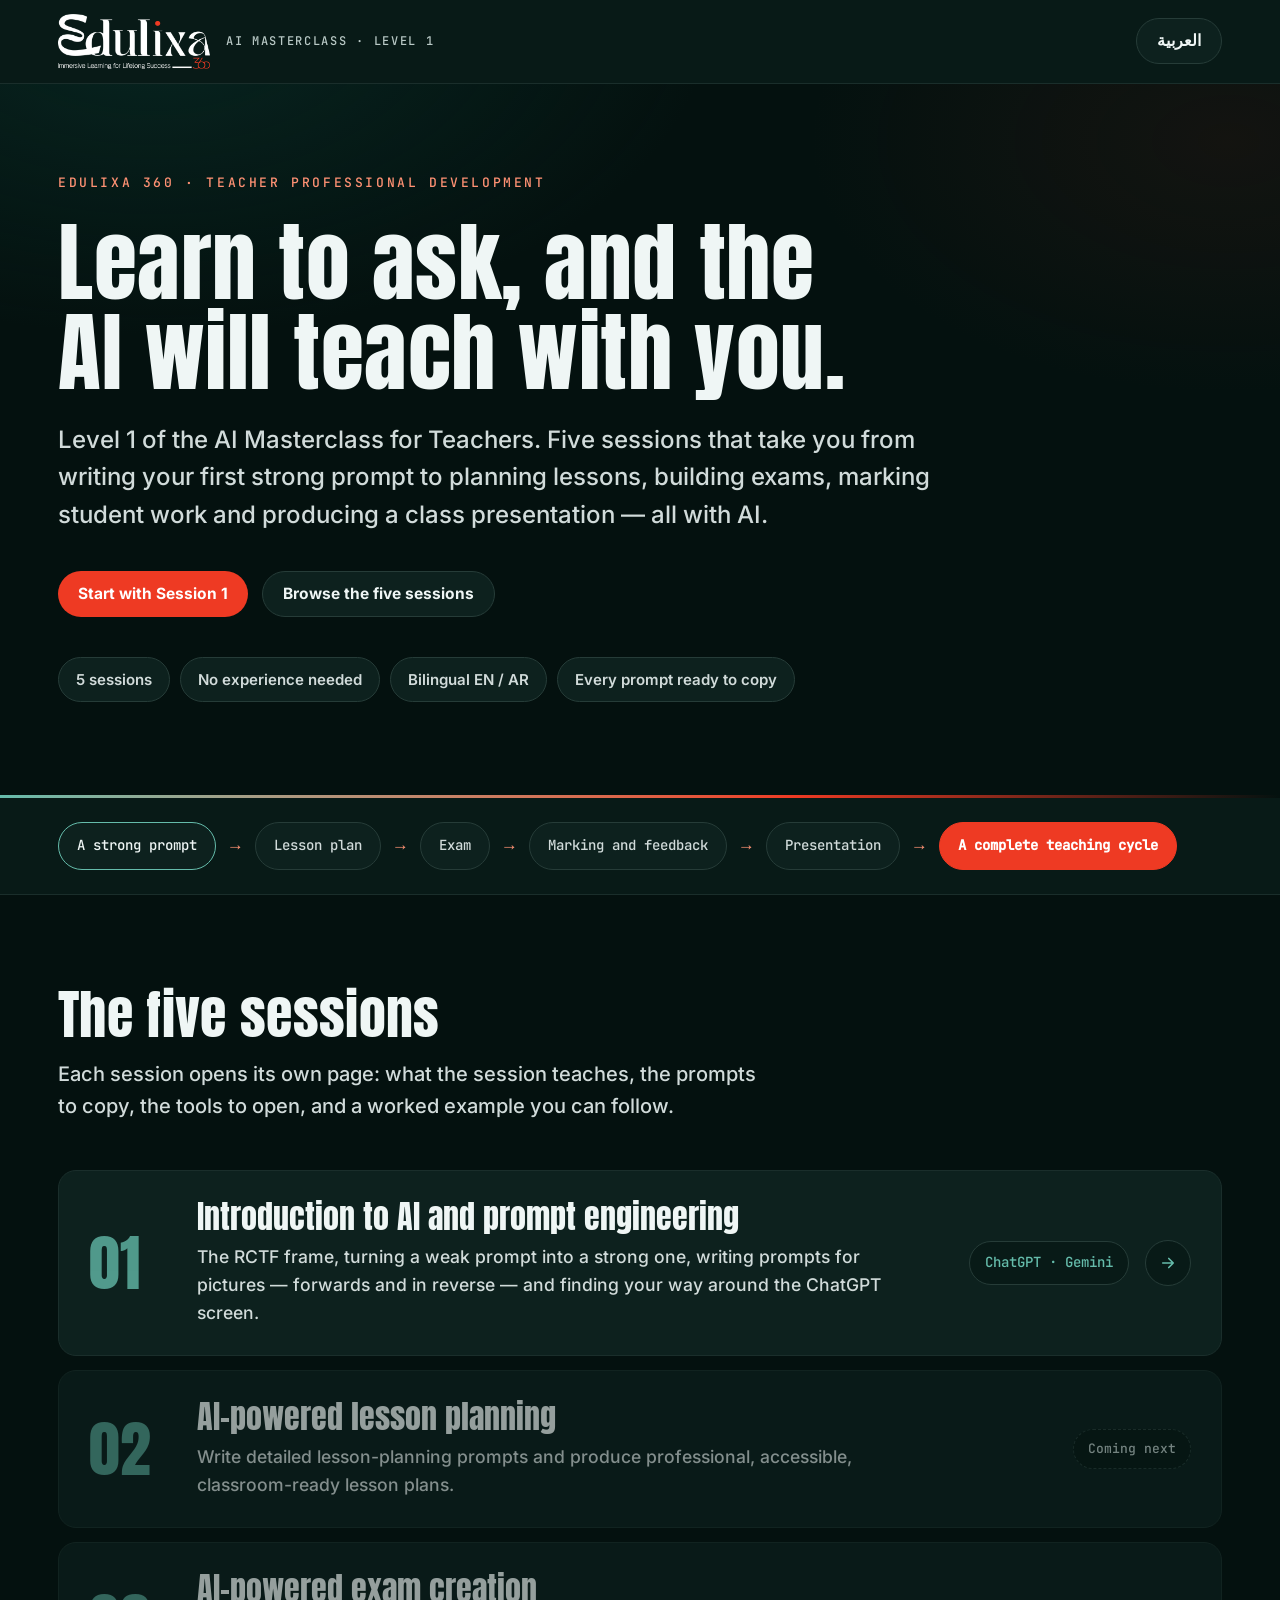
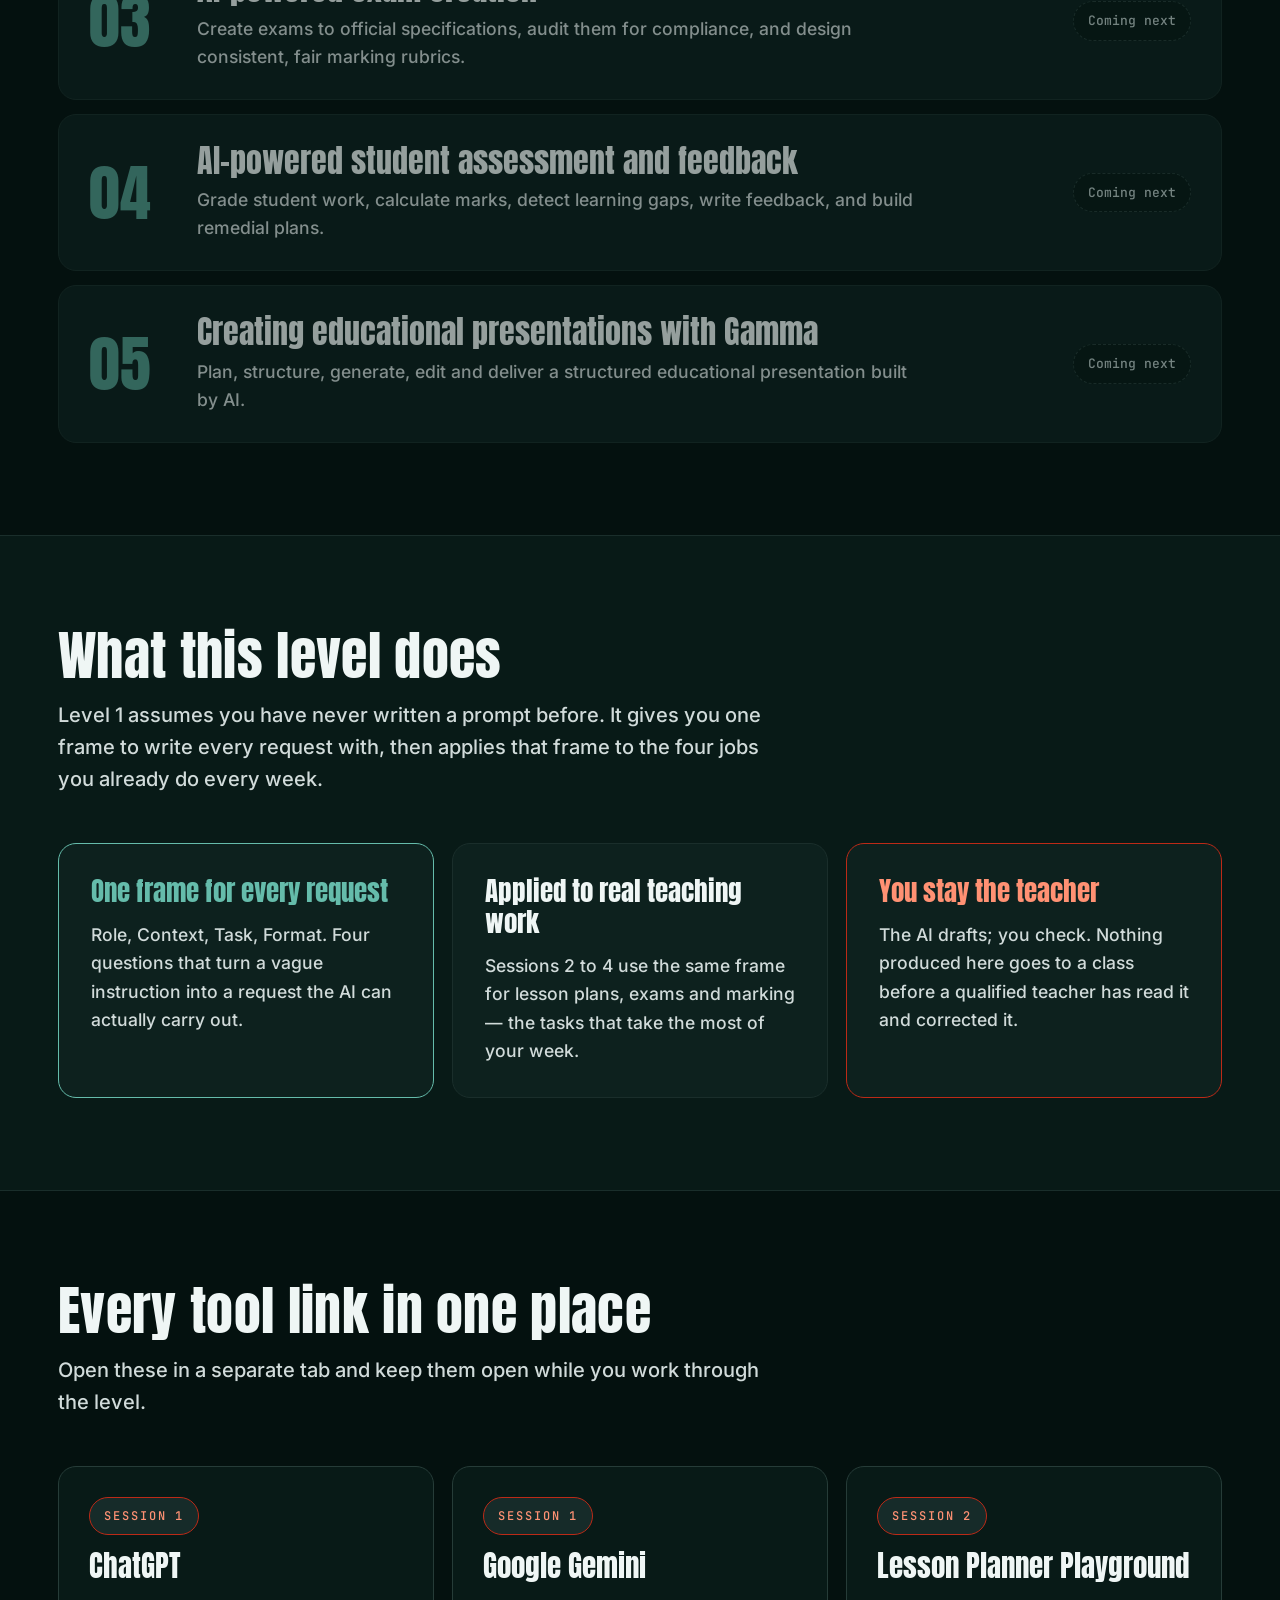
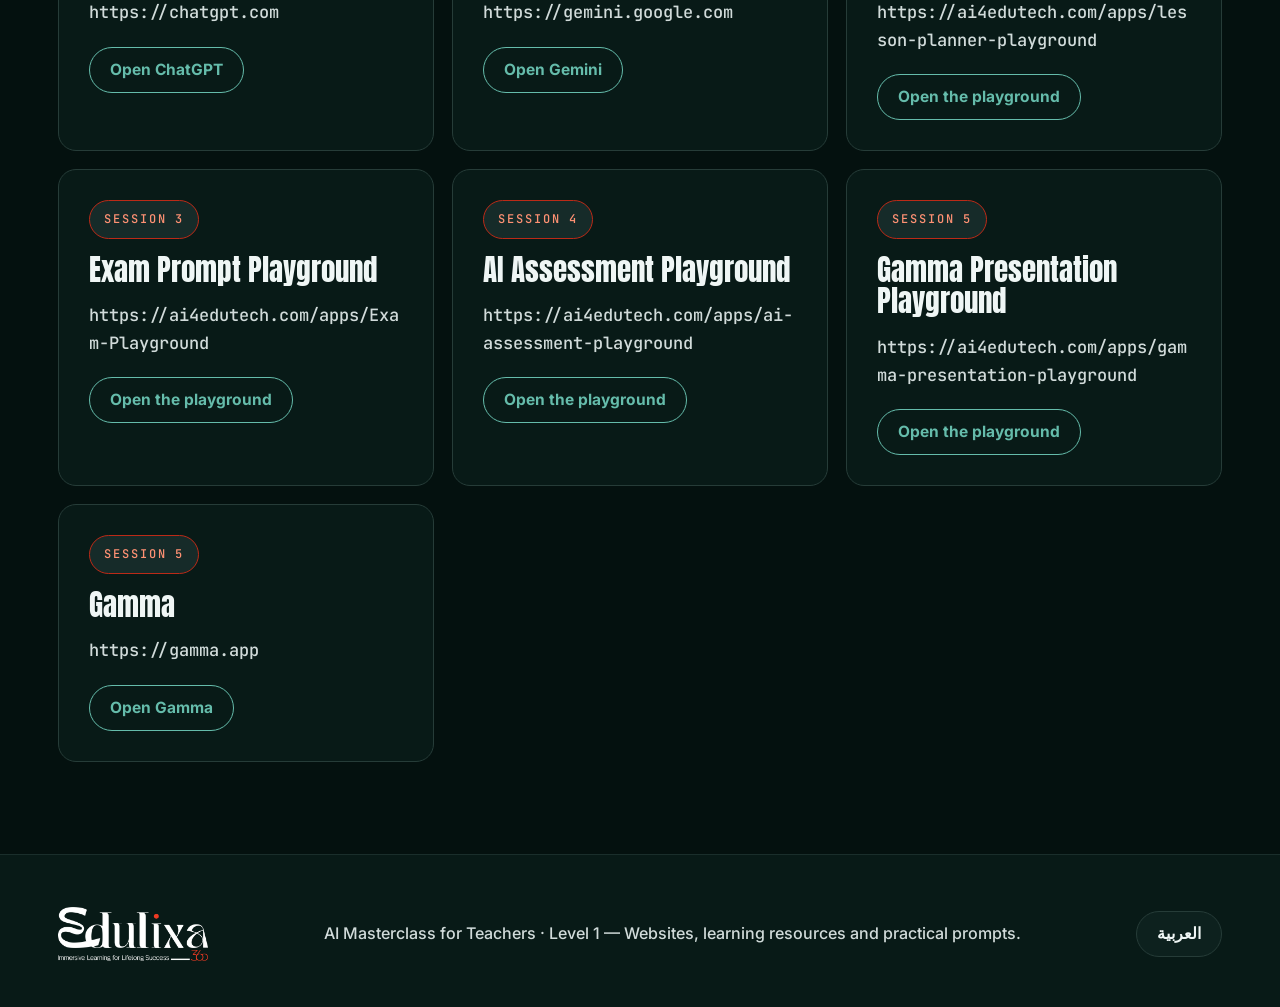
==== index.html @ e00e9421 "Publish Level 1 AI for Teachers course" ====
<!doctype html>
<html lang="en" dir="ltr">
<head>
<meta charset="utf-8">
<meta name="viewport" content="width=device-width,initial-scale=1">
<title data-en="AI Masterclass for Teachers · Level 1 — Edulixa 360" data-ar="الماستر كلاس للمعلمين بالذكاء الاصطناعي · المستوى الأول — Edulixa 360">AI Masterclass for Teachers · Level 1 — Edulixa 360</title>
<meta name="description" content="Level 1 of the Edulixa 360 AI Masterclass for Teachers: prompt engineering, lesson planning, exams, assessment and presentations.">
<link rel="stylesheet" href="assets/edulixa.css">
</head>
<body>

<a class="skip" href="#main" data-en="Skip to content" data-ar="تخطَّ إلى المحتوى">Skip to content</a>

<!-- ============ TOP BAR ============ -->
<header class="topbar">
  <div class="topbar-in">
    <div class="brand">
      <img src="assets/logo-reversed.png" alt="Edulixa 360">
      <span class="brand-tag" data-en="AI Masterclass · Level 1" data-ar="الماستر كلاس · المستوى الأول">AI Masterclass · Level 1</span>
    </div>
    <div class="topbar-actions">
      <button class="btn btn-ghost" data-lang-toggle type="button" lang="ar">العربية</button>
    </div>
  </div>
</header>

<!-- ============ HERO ============ -->
<div class="hero">
  <div class="wrap">
    <p class="eyebrow" data-en="Edulixa 360 · Teacher Professional Development" data-ar="Edulixa 360 · التطوير المهني للمعلمين">Edulixa 360 · Teacher Professional Development</p>
    <h1 class="display" data-en="Learn to ask, and the AI will teach with you." data-ar="تعلَّم كيف تسأل، يعمل الذكاء الاصطناعي معك في التدريس.">Learn to ask, and the AI will teach with you.</h1>
    <p class="lede" data-en="Level 1 of the AI Masterclass for Teachers. Five sessions that take you from writing your first strong prompt to planning lessons, building exams, marking student work and producing a class presentation — all with AI." data-ar="المستوى الأول من الماستر كلاس للمعلمين بالذكاء الاصطناعي. خمس محاضرات تنتقل بك من كتابة أول أمر قوي إلى تخطيط الدروس، وبناء الاختبارات، وتصحيح أعمال الطلاب، وإنتاج عرض تقديمي للفصل — بالذكاء الاصطناعي.">Level 1 of the AI Masterclass for Teachers. Five sessions that take you from writing your first strong prompt to planning lessons, building exams, marking student work and producing a class presentation — all with AI.</p>

    <div class="hero-actions">
      <a class="btn btn-accent" href="session1.html" data-en="Start with Session 1" data-ar="ابدأ بالمحاضرة الأولى">Start with Session 1</a>
      <a class="btn btn-ghost" href="#sessions" data-en="Browse the five sessions" data-ar="تصفَّح المحاضرات الخمس">Browse the five sessions</a>
    </div>

    <div class="hero-meta">
      <span class="chip" data-en="5 sessions" data-ar="‎5 محاضرات">5 sessions</span>
      <span class="chip" data-en="No experience needed" data-ar="لا تحتاج خبرة سابقة">No experience needed</span>
      <span class="chip" data-en="Bilingual EN / AR" data-ar="ثنائي اللغة إنجليزي / عربي">Bilingual EN / AR</span>
      <span class="chip" data-en="Every prompt ready to copy" data-ar="كل أمر جاهز للنسخ">Every prompt ready to copy</span>
    </div>
  </div>
</div>

<!-- ============ PIPELINE ============ -->
<div class="pipeline" aria-labelledby="pipe-h">
  <div class="pipeline-in">
    <span class="step is-start" id="pipe-h" data-en="A strong prompt" data-ar="أمر قوي">A strong prompt</span>
    <span class="step-arrow" aria-hidden="true">→</span>
    <span class="step" data-en="Lesson plan" data-ar="خطة درس">Lesson plan</span>
    <span class="step-arrow" aria-hidden="true">→</span>
    <span class="step" data-en="Exam" data-ar="اختبار">Exam</span>
    <span class="step-arrow" aria-hidden="true">→</span>
    <span class="step" data-en="Marking and feedback" data-ar="تصحيح وتغذية راجعة">Marking and feedback</span>
    <span class="step-arrow" aria-hidden="true">→</span>
    <span class="step" data-en="Presentation" data-ar="عرض تقديمي">Presentation</span>
    <span class="step-arrow" aria-hidden="true">→</span>
    <span class="step is-end" data-en="A complete teaching cycle" data-ar="دورة تدريس كاملة">A complete teaching cycle</span>
  </div>
</div>

<main id="main">

<!-- ============ SESSIONS ============ -->
<section class="sec" id="sessions">
  <div class="wrap">
    <div class="sec-head">
      <h2 class="display" data-en="The five sessions" data-ar="المحاضرات الخمس">The five sessions</h2>
      <p data-en="Each session opens its own page: what the session teaches, the prompts to copy, the tools to open, and a worked example you can follow." data-ar="كل محاضرة تفتح صفحتها الخاصة: ماذا تعلِّم المحاضرة، والأوامر الجاهزة للنسخ، والأدوات التي تفتحها، ومثال عملي تتابعه خطوة بخطوة.">Each session opens its own page: what the session teaches, the prompts to copy, the tools to open, and a worked example you can follow.</p>
    </div>

    <div class="sessions">

      <a class="srow" href="session1.html">
        <span class="srow-n" aria-hidden="true">01</span>
        <span class="srow-main">
          <h3 data-en="Introduction to AI and prompt engineering" data-ar="مقدمة في الذكاء الاصطناعي وهندسة الأوامر">Introduction to AI and prompt engineering</h3>
          <p data-en="The RCTF frame, turning a weak prompt into a strong one, writing prompts for pictures — forwards and in reverse — and finding your way around the ChatGPT screen." data-ar="إطار RCTF، وتحويل الأمر الضعيف إلى أمر قوي، وكتابة أوامر للصور — بالاتجاهين — والتعرف على شاشة ChatGPT.">The RCTF frame, turning a weak prompt into a strong one, writing prompts for pictures — forwards and in reverse — and finding your way around the ChatGPT screen.</p>
        </span>
        <span class="srow-side">
          <span class="tool-chip">ChatGPT · Gemini</span>
          <span class="srow-go" aria-hidden="true"><svg width="18" height="18" viewBox="0 0 24 24" fill="none" stroke="currentColor" stroke-width="2.2" stroke-linecap="round" stroke-linejoin="round"><path d="M5 12h14M13 6l6 6-6 6"/></svg></span>
        </span>
      </a>

      <div class="srow is-soon">
        <span class="srow-n" aria-hidden="true">02</span>
        <span class="srow-main">
          <h3 data-en="AI-powered lesson planning" data-ar="تخطيط الدروس باستخدام الذكاء الاصطناعي">AI-powered lesson planning</h3>
          <p data-en="Write detailed lesson-planning prompts and produce professional, accessible, classroom-ready lesson plans." data-ar="اكتب أوامر تفصيلية لتخطيط الدروس، وأنتج خطط دروس احترافية ومتاحة وجاهزة للتنفيذ داخل الفصل.">Write detailed lesson-planning prompts and produce professional, accessible, classroom-ready lesson plans.</p>
        </span>
        <span class="srow-side">
          <span class="soon-chip" data-en="Coming next" data-ar="قريبًا">Coming next</span>
        </span>
      </div>

      <div class="srow is-soon">
        <span class="srow-n" aria-hidden="true">03</span>
        <span class="srow-main">
          <h3 data-en="AI-powered exam creation" data-ar="إنشاء الاختبارات باستخدام الذكاء الاصطناعي">AI-powered exam creation</h3>
          <p data-en="Create exams to official specifications, audit them for compliance, and design consistent, fair marking rubrics." data-ar="أنشئ اختبارات وفق المواصفات الرسمية، ودقِّق توافقها معها، وصمِّم معايير تقييم ثابتة وعادلة.">Create exams to official specifications, audit them for compliance, and design consistent, fair marking rubrics.</p>
        </span>
        <span class="srow-side">
          <span class="soon-chip" data-en="Coming next" data-ar="قريبًا">Coming next</span>
        </span>
      </div>

      <div class="srow is-soon">
        <span class="srow-n" aria-hidden="true">04</span>
        <span class="srow-main">
          <h3 data-en="AI-powered student assessment and feedback" data-ar="تقييم أعمال الطلاب والتغذية الراجعة">AI-powered student assessment and feedback</h3>
          <p data-en="Grade student work, calculate marks, detect learning gaps, write feedback, and build remedial plans." data-ar="صحِّح أعمال الطلاب، واحسب الدرجات، واكتشف فجوات التعلم، واكتب التغذية الراجعة، وضع الخطط العلاجية.">Grade student work, calculate marks, detect learning gaps, write feedback, and build remedial plans.</p>
        </span>
        <span class="srow-side">
          <span class="soon-chip" data-en="Coming next" data-ar="قريبًا">Coming next</span>
        </span>
      </div>

      <div class="srow is-soon">
        <span class="srow-n" aria-hidden="true">05</span>
        <span class="srow-main">
          <h3 data-en="Creating educational presentations with Gamma" data-ar="إنشاء العروض التعليمية باستخدام Gamma">Creating educational presentations with Gamma</h3>
          <p data-en="Plan, structure, generate, edit and deliver a structured educational presentation built by AI." data-ar="خطِّط العرض التعليمي ونظِّمه وأنشئه وعدِّله وقدِّمه، مبنيًا بالذكاء الاصطناعي.">Plan, structure, generate, edit and deliver a structured educational presentation built by AI.</p>
        </span>
        <span class="srow-side">
          <span class="soon-chip" data-en="Coming next" data-ar="قريبًا">Coming next</span>
        </span>
      </div>

    </div>
  </div>
</section>

<!-- ============ WHAT LEVEL 1 IS ============ -->
<section class="sec sec-alt">
  <div class="wrap">
    <div class="sec-head">
      <h2 class="display" data-en="What this level does" data-ar="ماذا يفعل هذا المستوى">What this level does</h2>
      <p data-en="Level 1 assumes you have never written a prompt before. It gives you one frame to write every request with, then applies that frame to the four jobs you already do every week." data-ar="يفترض المستوى الأول أنك لم تكتب أمرًا من قبل. يعطيك إطارًا واحدًا تكتب به كل طلباتك، ثم يطبِّق هذا الإطار على أربع مهام تؤديها بالفعل كل أسبوع.">Level 1 assumes you have never written a prompt before. It gives you one frame to write every request with, then applies that frame to the four jobs you already do every week.</p>
    </div>

    <div class="grid g3">
      <div class="card card-brand">
        <h3 data-en="One frame for every request" data-ar="إطار واحد لكل طلب">One frame for every request</h3>
        <p data-en="Role, Context, Task, Format. Four questions that turn a vague instruction into a request the AI can actually carry out." data-ar="الدور، والسياق، والمهمة، والتنسيق. أربعة أسئلة تحوِّل التعليمة الغامضة إلى طلب يستطيع الذكاء الاصطناعي تنفيذه فعلًا.">Role, Context, Task, Format. Four questions that turn a vague instruction into a request the AI can actually carry out.</p>
      </div>
      <div class="card">
        <h3 data-en="Applied to real teaching work" data-ar="مطبَّق على عمل تدريسي حقيقي">Applied to real teaching work</h3>
        <p data-en="Sessions 2 to 4 use the same frame for lesson plans, exams and marking — the tasks that take the most of your week." data-ar="تستخدم المحاضرات من الثانية إلى الرابعة الإطار نفسه لخطط الدروس والاختبارات والتصحيح — وهي المهام التي تستهلك أكبر جزء من أسبوعك.">Sessions 2 to 4 use the same frame for lesson plans, exams and marking — the tasks that take the most of your week.</p>
      </div>
      <div class="card card-accent">
        <h3 data-en="You stay the teacher" data-ar="تبقى أنت المعلم">You stay the teacher</h3>
        <p data-en="The AI drafts; you check. Nothing produced here goes to a class before a qualified teacher has read it and corrected it." data-ar="الذكاء الاصطناعي يكتب المسودة، وأنت تراجع. لا شيء ينتج هنا يذهب إلى الفصل قبل أن يقرأه معلم مؤهل ويصححه.">The AI drafts; you check. Nothing produced here goes to a class before a qualified teacher has read it and corrected it.</p>
      </div>
    </div>
  </div>
</section>

<!-- ============ TOOL LINKS ============ -->
<section class="sec" id="tools">
  <div class="wrap">
    <div class="sec-head">
      <h2 class="display" data-en="Every tool link in one place" data-ar="كل روابط الأدوات في مكان واحد">Every tool link in one place</h2>
      <p data-en="Open these in a separate tab and keep them open while you work through the level." data-ar="افتح هذه الروابط في تبويب منفصل واتركها مفتوحة أثناء عملك في هذا المستوى.">Open these in a separate tab and keep them open while you work through the level.</p>
    </div>

    <div class="apps">
      <div class="app">
        <span class="app-badge is-ext" data-en="Session 1" data-ar="المحاضرة 1">Session 1</span>
        <h3>ChatGPT</h3>
        <p class="app-url">https://chatgpt.com</p>
        <a class="btn btn-outline" href="https://chatgpt.com" target="_blank" rel="noopener" data-en="Open ChatGPT" data-ar="افتح ChatGPT">Open ChatGPT</a>
      </div>
      <div class="app">
        <span class="app-badge is-ext" data-en="Session 1" data-ar="المحاضرة 1">Session 1</span>
        <h3>Google Gemini</h3>
        <p class="app-url">https://gemini.google.com</p>
        <a class="btn btn-outline" href="https://gemini.google.com" target="_blank" rel="noopener" data-en="Open Gemini" data-ar="افتح Gemini">Open Gemini</a>
      </div>
      <div class="app">
        <span class="app-badge is-ext" data-en="Session 2" data-ar="المحاضرة 2">Session 2</span>
        <h3 data-en="Lesson Planner Playground" data-ar="ساحة تدريب تخطيط الدروس">Lesson Planner Playground</h3>
        <p class="app-url">https://ai4edutech.com/apps/lesson-planner-playground</p>
        <a class="btn btn-outline" href="https://ai4edutech.com/apps/lesson-planner-playground" target="_blank" rel="noopener" data-en="Open the playground" data-ar="افتح ساحة التدريب">Open the playground</a>
      </div>
      <div class="app">
        <span class="app-badge is-ext" data-en="Session 3" data-ar="المحاضرة 3">Session 3</span>
        <h3 data-en="Exam Prompt Playground" data-ar="ساحة تدريب أوامر الاختبارات">Exam Prompt Playground</h3>
        <p class="app-url">https://ai4edutech.com/apps/Exam-Playground</p>
        <a class="btn btn-outline" href="https://ai4edutech.com/apps/Exam-Playground" target="_blank" rel="noopener" data-en="Open the playground" data-ar="افتح ساحة التدريب">Open the playground</a>
      </div>
      <div class="app">
        <span class="app-badge is-ext" data-en="Session 4" data-ar="المحاضرة 4">Session 4</span>
        <h3 data-en="AI Assessment Playground" data-ar="ساحة تدريب التقييم بالذكاء الاصطناعي">AI Assessment Playground</h3>
        <p class="app-url">https://ai4edutech.com/apps/ai-assessment-playground</p>
        <a class="btn btn-outline" href="https://ai4edutech.com/apps/ai-assessment-playground" target="_blank" rel="noopener" data-en="Open the playground" data-ar="افتح ساحة التدريب">Open the playground</a>
      </div>
      <div class="app">
        <span class="app-badge is-ext" data-en="Session 5" data-ar="المحاضرة 5">Session 5</span>
        <h3 data-en="Gamma Presentation Playground" data-ar="ساحة تدريب عروض Gamma">Gamma Presentation Playground</h3>
        <p class="app-url">https://ai4edutech.com/apps/gamma-presentation-playground</p>
        <a class="btn btn-outline" href="https://ai4edutech.com/apps/gamma-presentation-playground" target="_blank" rel="noopener" data-en="Open the playground" data-ar="افتح ساحة التدريب">Open the playground</a>
      </div>
      <div class="app">
        <span class="app-badge is-ext" data-en="Session 5" data-ar="المحاضرة 5">Session 5</span>
        <h3>Gamma</h3>
        <p class="app-url">https://gamma.app</p>
        <a class="btn btn-outline" href="https://gamma.app" target="_blank" rel="noopener" data-en="Open Gamma" data-ar="افتح Gamma">Open Gamma</a>
      </div>
    </div>
  </div>
</section>

</main>

<!-- ============ FOOTER ============ -->
<footer class="foot">
  <div class="foot-in">
    <img src="assets/logo-reversed.png" alt="Edulixa 360">
    <p data-en="AI Masterclass for Teachers · Level 1 — Websites, learning resources and practical prompts." data-ar="الماستر كلاس للمعلمين بالذكاء الاصطناعي · المستوى الأول — المواقع والموارد التعليمية والبرومبتات العملية.">AI Masterclass for Teachers · Level 1 — Websites, learning resources and practical prompts.</p>
    <button class="btn btn-ghost" data-lang-toggle type="button" lang="ar">العربية</button>
  </div>
</footer>

<script src="assets/edulixa.js"></script>
</body>
</html>
---- assets/edulixa.css ----
/* ============================================================
   Edulixa 360 — AI Masterclass for Teachers · Level 1
   Dark system, matched to the Edulixa NotebookLM Prompt Console.
   Tokens only — no hard-coded colour below :root.
   ============================================================ */

/* ---------- Self-hosted fonts (offline, no CDN) ---------- */
@font-face{font-family:Anton;src:url(fonts/anton-latin-400-normal.woff2) format('woff2');font-weight:400;font-display:swap}
@font-face{font-family:Inter;src:url(fonts/inter-latin-400-normal.woff2) format('woff2');font-weight:400;font-display:swap}
@font-face{font-family:Inter;src:url(fonts/inter-latin-500-normal.woff2) format('woff2');font-weight:500;font-display:swap}
@font-face{font-family:Inter;src:url(fonts/inter-latin-600-normal.woff2) format('woff2');font-weight:600;font-display:swap}
@font-face{font-family:Inter;src:url(fonts/inter-latin-700-normal.woff2) format('woff2');font-weight:700;font-display:swap}
@font-face{font-family:Inter;src:url(fonts/inter-latin-800-normal.woff2) format('woff2');font-weight:800;font-display:swap}
@font-face{font-family:'JetBrains Mono';src:url(fonts/jetbrains-mono-latin-400-normal.woff2) format('woff2');font-weight:400;font-display:swap}
@font-face{font-family:'JetBrains Mono';src:url(fonts/jetbrains-mono-latin-500-normal.woff2) format('woff2');font-weight:500;font-display:swap}
@font-face{font-family:Cairo;src:url(fonts/cairo-arabic-400-normal.woff2) format('woff2');font-weight:400;font-display:swap;unicode-range:U+0600-06FF,U+0750-077F,U+FB50-FDFF,U+FE70-FEFF}
@font-face{font-family:Cairo;src:url(fonts/cairo-arabic-600-normal.woff2) format('woff2');font-weight:600;font-display:swap;unicode-range:U+0600-06FF,U+0750-077F,U+FB50-FDFF,U+FE70-FEFF}
@font-face{font-family:Cairo;src:url(fonts/cairo-arabic-700-normal.woff2) format('woff2');font-weight:700;font-display:swap;unicode-range:U+0600-06FF,U+0750-077F,U+FB50-FDFF,U+FE70-FEFF}
@font-face{font-family:Cairo;src:url(fonts/cairo-latin-400-normal.woff2) format('woff2');font-weight:400;font-display:swap}
@font-face{font-family:Cairo;src:url(fonts/cairo-latin-600-normal.woff2) format('woff2');font-weight:600;font-display:swap}
@font-face{font-family:Cairo;src:url(fonts/cairo-latin-700-normal.woff2) format('woff2');font-weight:700;font-display:swap}

:root{
  /* Palette — identical tokens to the Prompt Console */
  --logo-teal:#0F695D; --logo-orange:#EE3A23;
  --brand:#0F695D;
  --brand-lift:oklch(0.735 0.088 180);
  --bg:oklch(0.165 0.020 185);
  --bg-2:oklch(0.200 0.024 185);
  --surface:oklch(0.230 0.026 185);
  --surface-2:oklch(0.272 0.028 185);
  --line:oklch(0.335 0.028 185);
  --line-soft:oklch(0.283 0.026 185);
  --ink:oklch(0.968 0.008 185);
  --ink-2:oklch(0.884 0.012 185);
  --muted:oklch(0.822 0.018 185);
  --accent:#EE3A23;
  --accent-text:oklch(0.790 0.160 34);
  --accent-dim:oklch(0.520 0.185 31);
  --on-accent:oklch(0.170 0.032 185);
  --signal:oklch(0.790 0.140 168);

  --sans:Inter,-apple-system,BlinkMacSystemFont,"Segoe UI",Roboto,Helvetica,Arial,sans-serif;
  --display:Anton,Impact,"Arial Narrow",sans-serif;
  --mono:"JetBrains Mono",ui-monospace,SFMono-Regular,Menlo,Consolas,monospace;
  --ar:Cairo,"Segoe UI",Tahoma,system-ui,sans-serif;

  --r-sm:8px; --r:12px; --r-md:14px; --r-lg:18px; --r-pill:999px;
  --ease:cubic-bezier(0.4,0,0.2,1);
  --out:cubic-bezier(0.22,1,0.36,1);
  --t-fast:160ms; --t:260ms;
  --maxw:1220px;
  --shadow:0 2px 14px rgba(0,0,0,.34);
  --shadow-lift:0 16px 40px rgba(0,0,0,.46);
}

*{box-sizing:border-box}
html{scroll-behavior:smooth; background:var(--bg)}
body{
  margin:0; background:var(--bg); color:var(--ink-2);
  font-family:var(--sans); font-size:18px; font-weight:500; line-height:1.68;
  -webkit-font-smoothing:antialiased; text-rendering:optimizeLegibility;
}
html[dir="rtl"] body{font-family:var(--ar); font-size:19px; line-height:1.95; font-weight:400}
html[dir="rtl"] .display{font-family:var(--ar); font-weight:700; letter-spacing:0}

img{max-width:100%; display:block}
a{color:var(--brand-lift); text-underline-offset:3px}
strong,b{color:var(--ink); font-weight:700}
:focus-visible{outline:3px solid var(--accent); outline-offset:3px; border-radius:6px}
::selection{background:var(--accent); color:#fff}

.wrap{max-width:var(--maxw); margin-inline:auto; padding-inline:28px}

/* Display face — heavy condensed, matched to the console headlines */
.display{
  font-family:var(--display); font-weight:400; line-height:1.02;
  letter-spacing:.006em; color:var(--ink);
}

/* ---------- Skip link ---------- */
.skip{position:absolute; inset-inline-start:-9999px; top:0; z-index:99;
  background:var(--accent); color:#fff; padding:14px 20px; font-weight:700;
  border-radius:0 0 var(--r) 0}
.skip:focus{inset-inline-start:0}

/* ---------- Top bar ---------- */
.topbar{background:var(--bg-2); border-bottom:1px solid var(--line-soft);
  position:sticky; top:0; z-index:40; backdrop-filter:blur(8px)}
.topbar-in{max-width:var(--maxw); margin-inline:auto; padding:14px 28px;
  display:flex; align-items:center; gap:20px; justify-content:space-between}
.brand{display:flex; align-items:center; gap:16px; min-width:0}
.brand img{width:152px}
.brand-tag{font-family:var(--mono); font-size:12px; font-weight:500;
  letter-spacing:.14em; text-transform:uppercase; color:var(--muted); white-space:nowrap}
html[dir="rtl"] .brand-tag{font-family:var(--ar); letter-spacing:0; font-size:14px; font-weight:600}
.topbar-actions{display:flex; align-items:center; gap:10px; flex-wrap:wrap}

/* ---------- Buttons ---------- */
.btn{display:inline-flex; align-items:center; gap:10px; border:0; cursor:pointer;
  font-family:inherit; font-weight:700; font-size:15.5px; padding:12px 20px;
  border-radius:var(--r-pill); text-decoration:none; min-height:46px; line-height:1.2;
  transition:transform var(--t-fast) var(--ease), background var(--t-fast),
             box-shadow var(--t) var(--out), color var(--t-fast)}
.btn:active{transform:translateY(1px) scale(.985)}
.btn-ghost{background:var(--surface); color:var(--ink); border:1px solid var(--line)}
.btn-ghost:hover{background:var(--surface-2); border-color:var(--brand-lift)}
.btn-primary{background:var(--brand-lift); color:var(--on-accent)}
.btn-primary:hover{filter:brightness(1.08); box-shadow:var(--shadow-lift)}
.btn-outline{background:transparent; color:var(--brand-lift); border:1.5px solid var(--brand-lift)}
.btn-outline:hover{background:var(--surface-2); color:var(--ink)}
.btn-accent{background:var(--accent); color:#fff}
.btn-accent:hover{filter:brightness(1.1); box-shadow:0 12px 30px oklch(0.520 0.185 31 / .38)}
.btn .ic{width:18px; height:18px; flex:0 0 auto}
html[dir="rtl"] .btn .flip{transform:scaleX(-1)}

/* ---------- Hero ---------- */
.hero{position:relative; overflow:hidden; padding:88px 0 96px;
  background:
    radial-gradient(900px 520px at 12% -10%, oklch(0.300 0.048 180 / .55), transparent 62%),
    radial-gradient(700px 420px at 96% 8%, oklch(0.330 0.090 31 / .18), transparent 60%),
    var(--bg)}
.hero:after{content:""; position:absolute; bottom:0; inset-inline-start:0;
  width:100%; height:3px;
  background:linear-gradient(90deg,var(--brand-lift),var(--accent) 62%,transparent)}
html[dir="rtl"] .hero:after{background:linear-gradient(270deg,var(--brand-lift),var(--accent) 62%,transparent)}
.hero .wrap{position:relative}

.eyebrow{font-family:var(--mono); font-size:13px; font-weight:500;
  letter-spacing:.2em; text-transform:uppercase; color:var(--accent-text);
  margin:0 0 24px}
html[dir="rtl"] .eyebrow{font-family:var(--ar); letter-spacing:0; font-size:16px; font-weight:700}

.hero h1{margin:0 0 24px; font-size:clamp(46px,7.4vw,88px); max-width:19ch}
.hero .lede{margin:0; max-width:56ch; font-size:clamp(19.5px,2.2vw,24px);
  font-weight:500; color:var(--ink-2); line-height:1.56}
.hero-actions{display:flex; gap:14px; flex-wrap:wrap; margin-top:38px}
.hero-meta{display:flex; gap:10px; flex-wrap:wrap; margin-top:40px}

.chip{display:inline-flex; align-items:center; gap:8px; font-size:15px; font-weight:600;
  padding:9px 17px; border-radius:var(--r-pill);
  background:var(--surface); border:1px solid var(--line); color:var(--ink-2)}

/* ---------- Pipeline strip ---------- */
.pipeline{background:var(--bg-2); border-bottom:1px solid var(--line-soft)}
.pipeline-in{max-width:var(--maxw); margin-inline:auto; padding:24px 28px;
  display:flex; align-items:center; gap:11px; overflow-x:auto; scrollbar-width:thin}
.step{display:inline-flex; align-items:center; white-space:nowrap;
  padding:11px 18px; border-radius:var(--r-pill);
  font-family:var(--mono); font-size:14px; font-weight:500;
  background:var(--surface); color:var(--ink-2); border:1px solid var(--line)}
html[dir="rtl"] .step{font-family:var(--ar); font-weight:600; font-size:15px}
.step.is-start{border-color:var(--brand-lift); color:var(--ink)}
.step.is-end{background:var(--accent); color:#fff; border-color:var(--accent); font-weight:700}
.step-arrow{color:var(--accent-text); font-weight:700; flex:0 0 auto; font-size:17px}
html[dir="rtl"] .step-arrow{transform:scaleX(-1)}

/* ---------- Sections ---------- */
section{scroll-margin-top:76px}
.sec{padding:92px 0}
.sec-alt{background:var(--bg-2); border-block:1px solid var(--line-soft)}
.sec-head{max-width:60ch; margin:0 0 48px}
.sec-head h2{margin:0 0 16px; font-size:clamp(34px,4.6vw,54px)}
.sec-head p{margin:0; color:var(--ink-2); font-size:20px; font-weight:500; line-height:1.6}

/* ---------- Session rows ---------- */
.sessions{display:grid; gap:14px}
.srow{display:grid; grid-template-columns:auto 1fr auto; align-items:center; gap:30px;
  padding:28px 30px; text-decoration:none; color:inherit;
  background:var(--surface); border:1px solid var(--line-soft); border-radius:var(--r-lg);
  position:relative; overflow:hidden;
  transition:border-color var(--t) var(--ease), background var(--t) var(--ease),
             transform var(--t) var(--out), box-shadow var(--t) var(--out)}
.srow:before{content:""; position:absolute; inset-block:0; inset-inline-start:0; width:4px;
  background:var(--accent); opacity:0; transition:opacity var(--t) var(--ease)}
.srow:hover{background:var(--surface-2); border-color:var(--brand-lift);
  transform:translateY(-3px); box-shadow:var(--shadow-lift)}
.srow:hover:before{opacity:1}
.srow-n{font-family:var(--display); font-size:62px; line-height:.9;
  color:var(--brand-lift); opacity:.78; min-width:78px;
  transition:opacity var(--t) var(--ease), color var(--t) var(--ease)}
.srow:hover .srow-n{opacity:1; color:var(--accent-text)}
.srow-main h3{margin:0 0 8px; font-family:var(--display); font-weight:400;
  font-size:clamp(24px,2.6vw,32px); line-height:1.12; color:var(--ink)}
html[dir="rtl"] .srow-main h3{font-family:var(--ar); font-weight:700; line-height:1.4}
.srow-main p{margin:0; color:var(--ink-2); font-size:17.5px; max-width:66ch; font-weight:500; line-height:1.6}
.srow-side{display:flex; align-items:center; gap:16px}
.tool-chip{display:inline-flex; align-items:center; font-family:var(--mono);
  font-size:14px; font-weight:500; padding:9px 15px; border-radius:var(--r-pill);
  background:var(--bg-2); color:var(--brand-lift); border:1px solid var(--line);
  white-space:nowrap}
.srow-go{width:46px; height:46px; border-radius:50%; display:grid; place-items:center;
  background:var(--bg-2); color:var(--brand-lift); border:1px solid var(--line);
  flex:0 0 auto; transition:background var(--t-fast), color var(--t-fast), transform var(--t) var(--out)}
.srow:hover .srow-go{background:var(--accent); color:#fff; border-color:var(--accent);
  transform:translateX(4px)}
html[dir="rtl"] .srow:hover .srow-go{transform:translateX(-4px)}
html[dir="rtl"] .srow-go svg{transform:scaleX(-1)}

/* ---------- Cards ---------- */
.grid{display:grid; gap:18px}
.g2{grid-template-columns:repeat(2,1fr)}
.g3{grid-template-columns:repeat(3,1fr)}
.card{background:var(--surface); border:1px solid var(--line-soft);
  border-radius:var(--r-lg); padding:32px}
.card h3{margin:0 0 14px; font-family:var(--display); font-weight:400;
  font-size:27px; line-height:1.14; color:var(--ink)}
html[dir="rtl"] .card h3{font-family:var(--ar); font-weight:700; line-height:1.45}
.card p{margin:0; color:var(--ink-2); font-size:17.5px; font-weight:500; line-height:1.62}
.card-accent{border-color:var(--accent-dim); background:var(--surface)}
.card-accent h3{color:var(--accent-text)}
.card-brand{border-color:var(--brand-lift)}
.card-brand h3{color:var(--brand-lift)}

/* ---------- Content blocks ---------- */
.split{display:grid; grid-template-columns:308px 1fr; gap:40px; align-items:start}
.rail{position:sticky; top:92px; background:var(--surface);
  border:1px solid var(--line); border-radius:var(--r-lg); padding:30px}
.rail h2{margin:0 0 8px; font-family:var(--display); font-weight:400;
  font-size:30px; color:var(--ink); line-height:1.1}
html[dir="rtl"] .rail h2{font-family:var(--ar); font-weight:700; line-height:1.4}
.rail > p{margin:0 0 22px; color:var(--ink-2); font-size:17px; font-weight:500}
.rail ol{margin:0; padding:0; list-style:none; counter-reset:r}
.rail ol li{counter-increment:r; position:relative; padding-inline-start:40px;
  margin:16px 0; font-size:16.5px; font-weight:600; color:var(--ink-2); line-height:1.45}
.rail ol li:before{content:counter(r,decimal-leading-zero); position:absolute;
  inset-inline-start:0; top:1px; font-family:var(--mono); font-size:13px; font-weight:500;
  color:var(--accent-text)}
.rail .btn{margin-top:24px; width:100%; justify-content:center}

.block{background:var(--surface); border:1px solid var(--line-soft);
  border-radius:var(--r-lg); padding:38px; margin-bottom:18px}
.block > h2{margin:0 0 10px; font-family:var(--display); font-weight:400;
  font-size:clamp(30px,3.6vw,42px); line-height:1.06; color:var(--ink)}
html[dir="rtl"] .block > h2{font-family:var(--ar); font-weight:700; line-height:1.4}
.block > .sub{margin:0 0 28px; color:var(--accent-text); font-size:17px; font-weight:600}
.block p{font-size:18px; color:var(--ink-2); font-weight:500; line-height:1.7}
.block h3{font-family:var(--mono); font-size:14px; font-weight:500; letter-spacing:.16em;
  text-transform:uppercase; color:var(--brand-lift); margin:34px 0 16px;
  padding-bottom:12px; border-bottom:1px solid var(--line-soft)}
html[dir="rtl"] .block h3{font-family:var(--ar); font-weight:700; letter-spacing:0; font-size:19px}
.block h3:first-of-type{margin-top:0}

.ticks{list-style:none; margin:0; padding:0}
.ticks li{position:relative; padding-inline-start:32px; margin:15px 0;
  font-size:18px; color:var(--ink-2); font-weight:500; line-height:1.68}
.ticks li:before{content:""; position:absolute; inset-inline-start:2px; top:.62em;
  width:10px; height:10px; border-radius:2px; background:var(--brand-lift);
  transform:rotate(45deg)}
.ticks.is-do li:before{background:var(--accent)}

.numbered{counter-reset:s; list-style:none; margin:0; padding:0}
.numbered li{counter-increment:s; position:relative; padding-inline-start:56px; margin:24px 0}
.numbered li:before{content:counter(s); position:absolute; inset-inline-start:0; top:-2px;
  width:36px; height:36px; border-radius:10px; display:grid; place-items:center;
  background:var(--bg-2); border:1px solid var(--brand-lift); color:var(--brand-lift);
  font-family:var(--mono); font-size:16px; font-weight:500}
.numbered li b{display:block; font-size:19px; font-weight:700; color:var(--ink);
  margin-bottom:4px; line-height:1.35}
.numbered li span{color:var(--ink-2); font-size:17.5px; font-weight:500; line-height:1.62}

.step-cta{margin:14px 0 0}
/* a button inside a numbered step must not inherit the step's body-text colour */
.numbered li .btn span{color:inherit; font-size:inherit; font-weight:inherit}

/* ---------- Embedded document viewer (worked examples) ---------- */
.viewer{position:relative; margin:22px 0 0; border:1px solid var(--line);
  border-radius:var(--r-lg); background:var(--bg-2); overflow:hidden;
  box-shadow:var(--shadow); aspect-ratio:16/10; min-height:420px}
.viewer iframe{position:absolute; inset:0; width:100%; height:100%; border:0; display:block}
.viewer.is-video{aspect-ratio:16/9; background:#000}
.viewer-actions{display:flex; flex-wrap:wrap; gap:12px; padding-top:18px}
@media (max-width:720px){.viewer{aspect-ratio:4/3; min-height:340px}}

/* ---------- Output chips (the nine NotebookLM outputs) ---------- */
.outputs{list-style:none; margin:16px 0 4px; padding:0; counter-reset:o;
  display:grid; gap:10px; grid-template-columns:repeat(auto-fit,minmax(232px,1fr))}
.outputs li{counter-increment:o; margin:0; position:relative; background:var(--bg-2);
  border:1px solid var(--line-soft); border-radius:var(--r);
  padding:13px 15px; padding-inline-start:48px;
  font-size:16px; font-weight:700; color:var(--ink); line-height:1.35;
  transition:border-color var(--t) var(--ease), transform var(--t) var(--out)}
.outputs li:hover{border-color:var(--brand-lift); transform:translateY(-2px)}
.outputs li:before{content:counter(o); position:absolute; inset-inline-start:13px; top:12px;
  width:24px; height:24px; border-radius:7px; display:grid; place-items:center;
  background:var(--brand-lift); color:var(--on-accent);
  font-family:var(--mono); font-size:12px; font-weight:500}
.outputs li small{display:block; margin-top:4px; font-size:14.5px; font-weight:500;
  color:var(--muted); line-height:1.5}
.outputs.is-quiet{counter-reset:none}
.outputs.is-quiet li{padding-inline-start:15px}
.outputs.is-quiet li:before{display:none}
.outputs li.is-new{border-color:var(--accent-dim); background:var(--surface)}
.outputs li.is-new:before{background:var(--accent); color:var(--on-accent)}
html[dir="rtl"] .outputs li{font-family:var(--ar)}

.callout{border-inline-start:4px solid var(--accent); background:var(--bg-2);
  border-radius:0 var(--r) var(--r) 0; padding:22px 26px; margin:28px 0}
html[dir="rtl"] .callout{border-radius:var(--r) 0 0 var(--r)}
.callout p{margin:0; font-size:18px; color:var(--ink-2); font-weight:500; line-height:1.68}
.callout b{color:var(--accent-text); font-weight:700}

/* ---------- App cards ---------- */
.apps{display:grid; gap:18px; grid-template-columns:repeat(auto-fit,minmax(300px,1fr))}
.app{background:var(--bg-2); border:1px solid var(--line); border-radius:var(--r-lg);
  padding:30px; display:flex; flex-direction:column; gap:16px;
  transition:transform var(--t) var(--out), box-shadow var(--t) var(--out), border-color var(--t)}
.app:hover{transform:translateY(-4px); box-shadow:var(--shadow-lift); border-color:var(--brand-lift)}
.app-badge{display:inline-flex; align-items:center; align-self:flex-start;
  font-family:var(--mono); font-size:12px; font-weight:500; letter-spacing:.16em;
  text-transform:uppercase; padding:8px 14px; border-radius:var(--r-pill);
  background:var(--surface-2); color:var(--brand-lift); border:1px solid var(--line)}
html[dir="rtl"] .app-badge{font-family:var(--ar); letter-spacing:0; font-size:14px; font-weight:700}
.app-badge.is-ext{color:var(--accent-text); border-color:var(--accent-dim)}
.app h3{margin:0; font-family:var(--display); font-weight:400; font-size:29px;
  line-height:1.1; color:var(--ink)}
html[dir="rtl"] .app h3{font-family:var(--ar); font-weight:700; line-height:1.4}
.app p{margin:0; color:var(--ink-2); font-size:17px; flex:1; font-weight:500; line-height:1.62}
.app .btn{align-self:flex-start; margin-top:4px}
.app-url{font-family:var(--mono); font-size:14px; font-weight:400; color:var(--brand-lift);
  word-break:break-all; direction:ltr; text-align:start; flex:none!important}

/* ---------- Prompt box ---------- */
.prompt-tools{display:flex; gap:10px; flex-wrap:wrap; margin-bottom:16px; align-items:center}
.prompt-box{width:100%; min-height:360px; resize:vertical; padding:22px;
  border:1px solid var(--line); border-radius:var(--r); background:var(--bg);
  color:var(--ink-2); font-family:var(--mono); font-size:14.5px; font-weight:400;
  line-height:1.75; direction:ltr; text-align:left}
.prompt-box:focus{border-color:var(--brand-lift); background:var(--bg-2)}
.copied{font-size:15px; font-weight:700; color:var(--signal)}

/* An editable prompt that can highlight its own fields — a <textarea> cannot style
   substrings, so fillable prompts use a contenteditable div instead. */
.prompt-box[contenteditable]{white-space:pre-wrap; overflow:auto; max-height:600px;
  resize:vertical; cursor:text}
.prompt-box[contenteditable]:focus{outline:none}
/* long fields must wrap rather than run off the edge of the box */
.ph{color:var(--accent-text); font-weight:700; background:oklch(0.623 0.219 31 / .18);
  border:1px solid var(--accent-dim); border-radius:4px; padding:0 3px;
  overflow-wrap:break-word}
.ph:focus{outline:2px solid var(--accent); outline-offset:1px}

/* ---------- Hint ---------- */
.hint{margin:0 0 18px; padding:16px 20px; background:var(--surface);
  border-inline-start:4px solid var(--accent); border-radius:0 var(--r) var(--r) 0;
  font-size:17px; line-height:1.7; color:var(--ink-2)}
html[dir="rtl"] .hint{border-radius:var(--r) 0 0 var(--r)}
.hint b{color:var(--accent-text); font-weight:700}
.hint .ph{white-space:normal}

/* ---------- Figures ---------- */
figure{margin:28px 0}
figure img{border:1px solid var(--line); border-radius:var(--r); box-shadow:var(--shadow)}
figcaption{margin-top:12px; font-size:16px; color:var(--ink-2); font-weight:500}

/* ---------- Interface screenshots ---------- */
/* Full-width figures, one per row: a UI screenshot is unreadable in a narrow column. */
.shots{display:grid; gap:22px; margin:22px 0 0; grid-template-columns:1fr}
.shots figure{margin:0; background:var(--bg-2); border:1px solid var(--line);
  border-radius:var(--r-lg); padding:16px}
/* Natural size up to the container width, capped in height so a portrait
   screenshot cannot run off the screen. No stretching, no distortion. */
.shots figure img{display:block; width:auto; max-width:100%; max-height:560px;
  margin-inline:auto; background:var(--bg)}
@media (max-width:720px){.shots figure img{max-height:420px}}
.shots figcaption{margin-top:14px; font-size:15.5px; line-height:1.6}
.shots figcaption b{display:block; color:var(--ink); font-size:16.5px; margin-bottom:4px}
.shot-n{display:inline-grid; place-items:center; width:24px; height:24px; border-radius:7px;
  background:var(--brand-lift); color:var(--on-accent); font-family:var(--mono); font-size:12px;
  font-weight:500; margin-inline-end:8px; vertical-align:2px}

/* ---------- Footer ---------- */
.foot{background:var(--bg-2); border-top:1px solid var(--line-soft); padding:52px 0 46px}
.foot-in{max-width:var(--maxw); margin-inline:auto; padding-inline:28px;
  display:flex; justify-content:space-between; gap:28px; flex-wrap:wrap; align-items:center}
.foot img{width:150px}
.foot p{margin:0; font-size:16px; color:var(--ink-2); font-weight:500}

/* ---------- Back button ---------- */
.backlink{display:inline-flex; align-items:center; gap:11px; text-decoration:none;
  font-family:var(--sans); font-weight:700; font-size:15.5px; line-height:1.2;
  padding:12px 22px 12px 16px; border-radius:var(--r-pill);
  background:var(--surface); border:1px solid var(--line); color:var(--ink);
  margin:0 0 30px; min-height:46px;
  transition:border-color var(--t-fast) var(--ease), background var(--t-fast),
             transform var(--t) var(--out), box-shadow var(--t) var(--out)}
html[dir="rtl"] .backlink{font-family:var(--ar); padding:12px 16px 12px 22px}
.backlink:hover{background:var(--surface-2); border-color:var(--brand-lift);
  transform:translateX(-4px); box-shadow:var(--shadow)}
html[dir="rtl"] .backlink:hover{transform:translateX(4px)}
.backlink:active{transform:translateY(1px) scale(.985)}
.backlink svg{width:19px; height:19px; flex:0 0 auto; color:var(--accent-text)}
html[dir="rtl"] .backlink svg{transform:scaleX(-1)}

/* Sticky back button, mobile only — always reachable */
.backdock{display:none}
@media (max-width:720px){
  .backdock{display:block; position:fixed; inset-inline-start:14px; bottom:14px; z-index:60}
  .backdock .backlink{margin:0; box-shadow:var(--shadow-lift); background:var(--bg-2)}
}

/* ---------- Pager ---------- */
.pager{display:flex; justify-content:space-between; gap:14px; flex-wrap:wrap; padding:36px 0 0}

/* ---------- Responsive ---------- */
@media (max-width:960px){
  .split{grid-template-columns:1fr}
  .rail{position:static}
  .g2,.g3{grid-template-columns:1fr}
}
@media (max-width:720px){
  body{font-size:17px}
  .wrap{padding-inline:20px}
  .srow{grid-template-columns:auto 1fr; gap:18px; padding:24px 20px}
  .srow-n{font-size:42px; min-width:52px}
  .srow-side{grid-column:1/-1; justify-content:space-between}
  .hero{padding:56px 0 64px}
  .sec{padding:60px 0}
  .block{padding:26px}
  .card{padding:26px}
  .brand img{width:126px}
  .brand-tag{display:none}
  .topbar{position:static}
}

@media (prefers-reduced-motion:reduce){
  *{animation:none!important; transition:none!important; scroll-behavior:auto!important}
}

@media print{
  html,body{background:#fff; color:#000}
  .topbar-actions,.hero-actions,.pager,.srow-go{display:none}
  .hero,.foot,.sec-alt,.card,.block,.srow,.app{background:#fff!important; border-color:#ccc!important}
  .display,h1,h2,h3,p,li,b{color:#000!important}
}

/* ============================================================
   Level 1 additions — bilingual tables, Arabic prompt boxes,
   paired figures. Tokens only, no new colour values.
   ============================================================ */

.tbl-wrap{overflow-x:auto; margin:20px 0 4px}
.tbl{width:100%; border-collapse:collapse; font-size:16.5px;
  background:var(--bg-2); border:1px solid var(--line); border-radius:var(--r);
  overflow:hidden}
.tbl th,.tbl td{padding:14px 16px; border-bottom:1px solid var(--line-soft);
  text-align:start; vertical-align:top; line-height:1.62}
.tbl thead th{background:var(--surface-2); color:var(--ink); font-family:var(--mono);
  font-size:13.5px; font-weight:500; letter-spacing:.12em; text-transform:uppercase;
  white-space:nowrap}
html[dir="rtl"] .tbl thead th{font-family:var(--ar); letter-spacing:0; font-size:16px; font-weight:700}
.tbl tbody tr:last-child td{border-bottom:0}
.tbl tbody tr:hover{background:var(--surface)}
.tbl td.k{font-family:var(--display); font-size:30px; line-height:1; width:62px;
  text-align:center; color:var(--accent-text)}
.tbl td.en{direction:ltr; text-align:left; font-family:var(--sans)}
.tbl td.ar{direction:rtl; text-align:right; font-family:var(--ar)}
.tbl td b{color:var(--ink)}

/* ---------- Prompt labels ---------- */
.prompt-label{display:flex; align-items:center; gap:10px; flex-wrap:wrap;
  margin:30px 0 10px; font-family:var(--mono); font-size:13px; font-weight:500;
  letter-spacing:.14em; text-transform:uppercase; color:var(--brand-lift)}
html[dir="rtl"] .prompt-label{font-family:var(--ar); letter-spacing:0; font-size:17px; font-weight:700}
.prompt-label.is-weak{color:var(--accent-text)}
.prompt-label:first-child{margin-top:0}

/* ---------- Arabic prompt boxes ---------- */
.prompt-box.is-ar{direction:rtl; text-align:right; font-family:var(--ar);
  font-size:16px; line-height:1.95}
.prompt-box.is-short{min-height:130px}
.prompt-box.is-mid{min-height:260px}
.prompt-box.is-tall{min-height:520px}

/* ---------- Paired figures (source / result) ---------- */
.pairfig{display:grid; gap:18px; margin:22px 0 0;
  grid-template-columns:repeat(auto-fit,minmax(280px,1fr))}
.pairfig figure{margin:0; background:var(--bg-2); border:1px solid var(--line);
  border-radius:var(--r-lg); padding:16px}
.pairfig figure img{width:100%; height:auto; border-radius:var(--r);
  border:1px solid var(--line); background:var(--bg)}
.pairfig figcaption{margin-top:14px; font-size:15.5px; line-height:1.62; color:var(--ink-2)}
.pairfig figcaption b{display:block; color:var(--ink); font-size:16.5px; margin-bottom:4px}

/* ---------- Session row, not yet published ---------- */
.srow.is-soon{opacity:.62; cursor:default}
.srow.is-soon:hover{transform:none; box-shadow:none; border-color:var(--line-soft);
  background:var(--surface)}
.srow.is-soon:hover:before{opacity:0}
.soon-chip{display:inline-flex; align-items:center; font-family:var(--mono);
  font-size:13px; font-weight:500; padding:8px 14px; border-radius:var(--r-pill);
  background:var(--bg-2); color:var(--muted); border:1px dashed var(--line);
  white-space:nowrap}
html[dir="rtl"] .soon-chip{font-family:var(--ar); font-size:14px; font-weight:600}

/* ============================================================
   Level 1 · interactive additions
   1. Rail steps that light up when clicked
   2. The clickable ChatGPT screen replica
   3. The explanation popup
   ============================================================ */

:root{
  --lamp:oklch(0.885 0.170 96);
  --lamp-soft:oklch(0.885 0.170 96 / .16);
  --lamp-line:oklch(0.885 0.170 96 / .55);
}

/* ---------- 1. Rail steps ---------- */
.rail ol li{
  cursor:pointer; border-radius:var(--r-sm);
  padding-block:8px; padding-inline-end:12px;
  margin-inline:-10px; padding-inline-start:50px;
  transition:background var(--t-fast) var(--ease),
             color var(--t-fast) var(--ease),
             box-shadow var(--t) var(--out),
             text-shadow var(--t) var(--out);
}
.rail ol li:before{inset-inline-start:10px; top:9px;
  transition:color var(--t-fast) var(--ease), text-shadow var(--t) var(--out)}
.rail ol li:hover{background:var(--surface-2); color:var(--ink)}
.rail ol li:focus-visible{outline:3px solid var(--accent); outline-offset:2px}

.rail ol li.is-lit{
  background:var(--lamp-soft); color:var(--lamp);
  box-shadow:inset 0 0 0 1px var(--lamp-line), 0 0 22px -4px var(--lamp-soft);
  text-shadow:0 0 14px var(--lamp-soft);
}
.rail ol li.is-lit:before{color:var(--lamp); text-shadow:0 0 12px var(--lamp-soft)}
.rail ol li.is-lit:hover{background:var(--lamp-soft); color:var(--lamp)}

.rail-hint{margin:18px 0 0; font-size:14.5px; line-height:1.5; color:var(--muted)}
html[dir="rtl"] .rail-hint{font-size:15.5px}

@media (prefers-reduced-motion:reduce){
  .rail ol li{transition:none}
}

/* ---------- 2. ChatGPT screen replica ---------- */
.gptui{
  display:grid; grid-template-columns:250px 1fr; gap:0;
  margin:24px 0 6px; border:1px solid var(--line); border-radius:var(--r-lg);
  background:var(--bg-2); overflow:hidden;
  font-family:var(--sans); font-size:14.5px; font-weight:500; line-height:1.4;
}
.gptui-side{background:var(--bg); border-inline-end:1px solid var(--line-soft);
  padding:14px 12px 12px; display:flex; flex-direction:column; gap:2px; min-height:430px}
.gptui-main{padding:22px 20px; display:flex; flex-direction:column; min-height:430px}

.gpt-brand{display:flex; align-items:center; justify-content:space-between;
  padding:6px 10px 14px; color:var(--ink); font-weight:700; font-size:16px}

.gpt-hot{
  appearance:none; -webkit-appearance:none;
  display:flex; align-items:center; gap:10px; width:100%; text-align:start;
  font:inherit; color:var(--ink-2); background:transparent;
  border:1px solid transparent; border-radius:var(--r-sm);
  padding:9px 10px; cursor:pointer; position:relative;
  transition:background var(--t-fast) var(--ease), border-color var(--t-fast) var(--ease),
             color var(--t-fast) var(--ease);
}
.gpt-hot:hover{background:var(--surface); border-color:var(--line-soft); color:var(--ink)}
.gpt-hot:focus-visible{outline:3px solid var(--accent); outline-offset:2px}
.gpt-hot .gi{width:17px; height:17px; flex:none; stroke:currentColor; opacity:.8}
.gpt-hot:after{
  content:"?"; margin-inline-start:auto; width:19px; height:19px; flex:none;
  display:grid; place-items:center; border-radius:50%;
  font-family:var(--mono); font-size:11px; font-weight:500;
  color:var(--brand-lift); border:1px solid var(--line);
  opacity:0; transition:opacity var(--t-fast) var(--ease);
}
.gpt-hot:hover:after,.gpt-hot:focus-visible:after{opacity:1}
.gpt-hot.is-seen{color:var(--ink)}
.gpt-hot.is-seen:before{
  content:""; position:absolute; inset-inline-start:2px; top:50%;
  width:3px; height:16px; margin-top:-8px; border-radius:2px; background:var(--lamp);
}

.gpt-sec{margin:16px 0 4px; padding-inline:10px; font-family:var(--mono);
  font-size:11.5px; letter-spacing:.1em; text-transform:uppercase; color:var(--muted)}
.gpt-foot{margin-top:auto; padding-top:12px; border-top:1px solid var(--line-soft)}

.gpt-tabs{display:flex; gap:6px; align-self:center; padding:4px;
  background:var(--bg); border:1px solid var(--line-soft); border-radius:var(--r-pill)}
.gpt-tabs .gpt-hot{width:auto; padding:7px 20px; border-radius:var(--r-pill); justify-content:center}
.gpt-tabs .gpt-hot:after{display:none}
.gpt-tabs .gpt-hot.is-on{background:var(--surface-2); color:var(--ink); border-color:var(--line)}

.gpt-greet{margin:auto 0; text-align:center; color:var(--muted); font-size:15px}
.gpt-box{border:1px solid var(--line); border-radius:var(--r-md); background:var(--bg);
  padding:12px; display:flex; flex-direction:column; gap:10px}
.gpt-box .gpt-hot.is-field{color:var(--muted); border-color:transparent; padding:8px 6px}
.gpt-bar{display:flex; align-items:center; gap:8px}
.gpt-bar .gpt-hot{width:auto; padding:7px 12px}
.gpt-bar .gpt-hot.is-round{padding:7px; border:1px solid var(--line); border-radius:50%}
.gpt-bar .is-push{margin-inline-start:auto}

.gptui-note{margin:0 0 4px; font-size:15.5px; color:var(--muted)}

@media (max-width:760px){
  .gptui{grid-template-columns:1fr}
  .gptui-side{border-inline-end:0; border-bottom:1px solid var(--line-soft); min-height:0}
  .gptui-main{min-height:0}
}

/* ---------- 3. Explanation popup ---------- */
.pop{border:0; padding:0; background:transparent; max-width:none; max-height:none}
.pop::backdrop{background:oklch(0.135 0.018 185 / .74); backdrop-filter:blur(3px)}
.pop-card{
  width:min(620px,calc(100vw - 40px)); max-height:min(78vh,720px); overflow:auto;
  background:var(--surface); border:1px solid var(--line); border-radius:var(--r-lg);
  box-shadow:var(--shadow-lift); padding:32px 34px 28px; position:relative;
}
.pop-eyebrow{margin:0 0 10px; font-family:var(--mono); font-size:12.5px; font-weight:500;
  letter-spacing:.14em; text-transform:uppercase; color:var(--brand-lift)}
html[dir="rtl"] .pop-eyebrow{font-family:var(--ar); letter-spacing:0; font-size:16px; font-weight:700}
.pop-card h3{margin:0 0 14px; font-family:var(--display); font-weight:400;
  font-size:34px; line-height:1.1; color:var(--ink); padding-inline-end:44px}
html[dir="rtl"] .pop-card h3{font-family:var(--ar); font-weight:700; line-height:1.4}
.pop-card p{margin:0 0 14px; font-size:17px; line-height:1.7; color:var(--ink-2)}
.pop-card p:last-of-type{margin-bottom:0}
.pop-close{position:absolute; top:18px; inset-inline-end:18px;
  width:38px; height:38px; display:grid; place-items:center; cursor:pointer;
  background:var(--bg-2); border:1px solid var(--line); border-radius:50%;
  color:var(--ink-2); transition:background var(--t-fast) var(--ease)}
.pop-close:hover{background:var(--surface-2); color:var(--ink)}
.pop-close svg{width:17px; height:17px; stroke:currentColor; stroke-width:2.4}

/* Arabic must never be letter-spaced — it breaks the connected script */
html[dir="rtl"] .gptui{font-family:var(--ar); font-size:15.5px; line-height:1.7}
html[dir="rtl"] .gpt-sec{font-family:var(--ar); letter-spacing:0; font-size:13.5px;
  font-weight:700; text-transform:none}
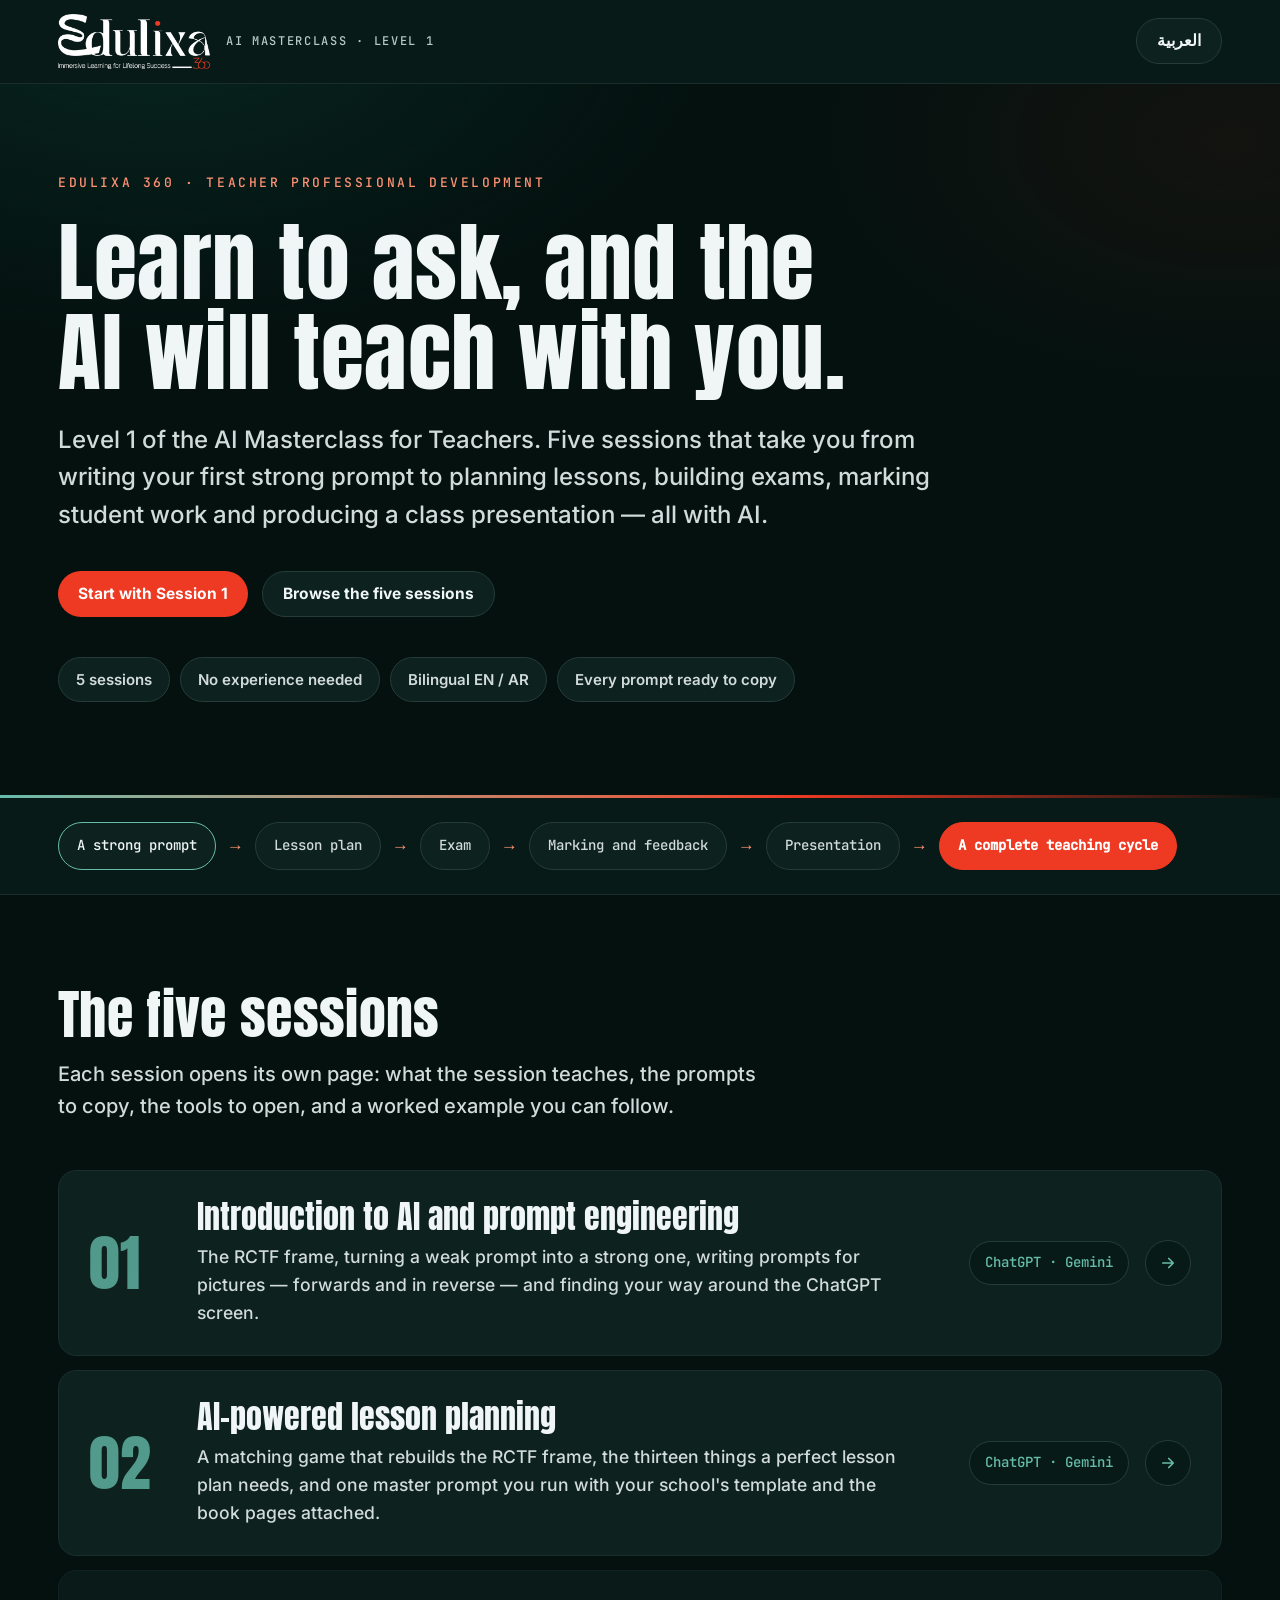
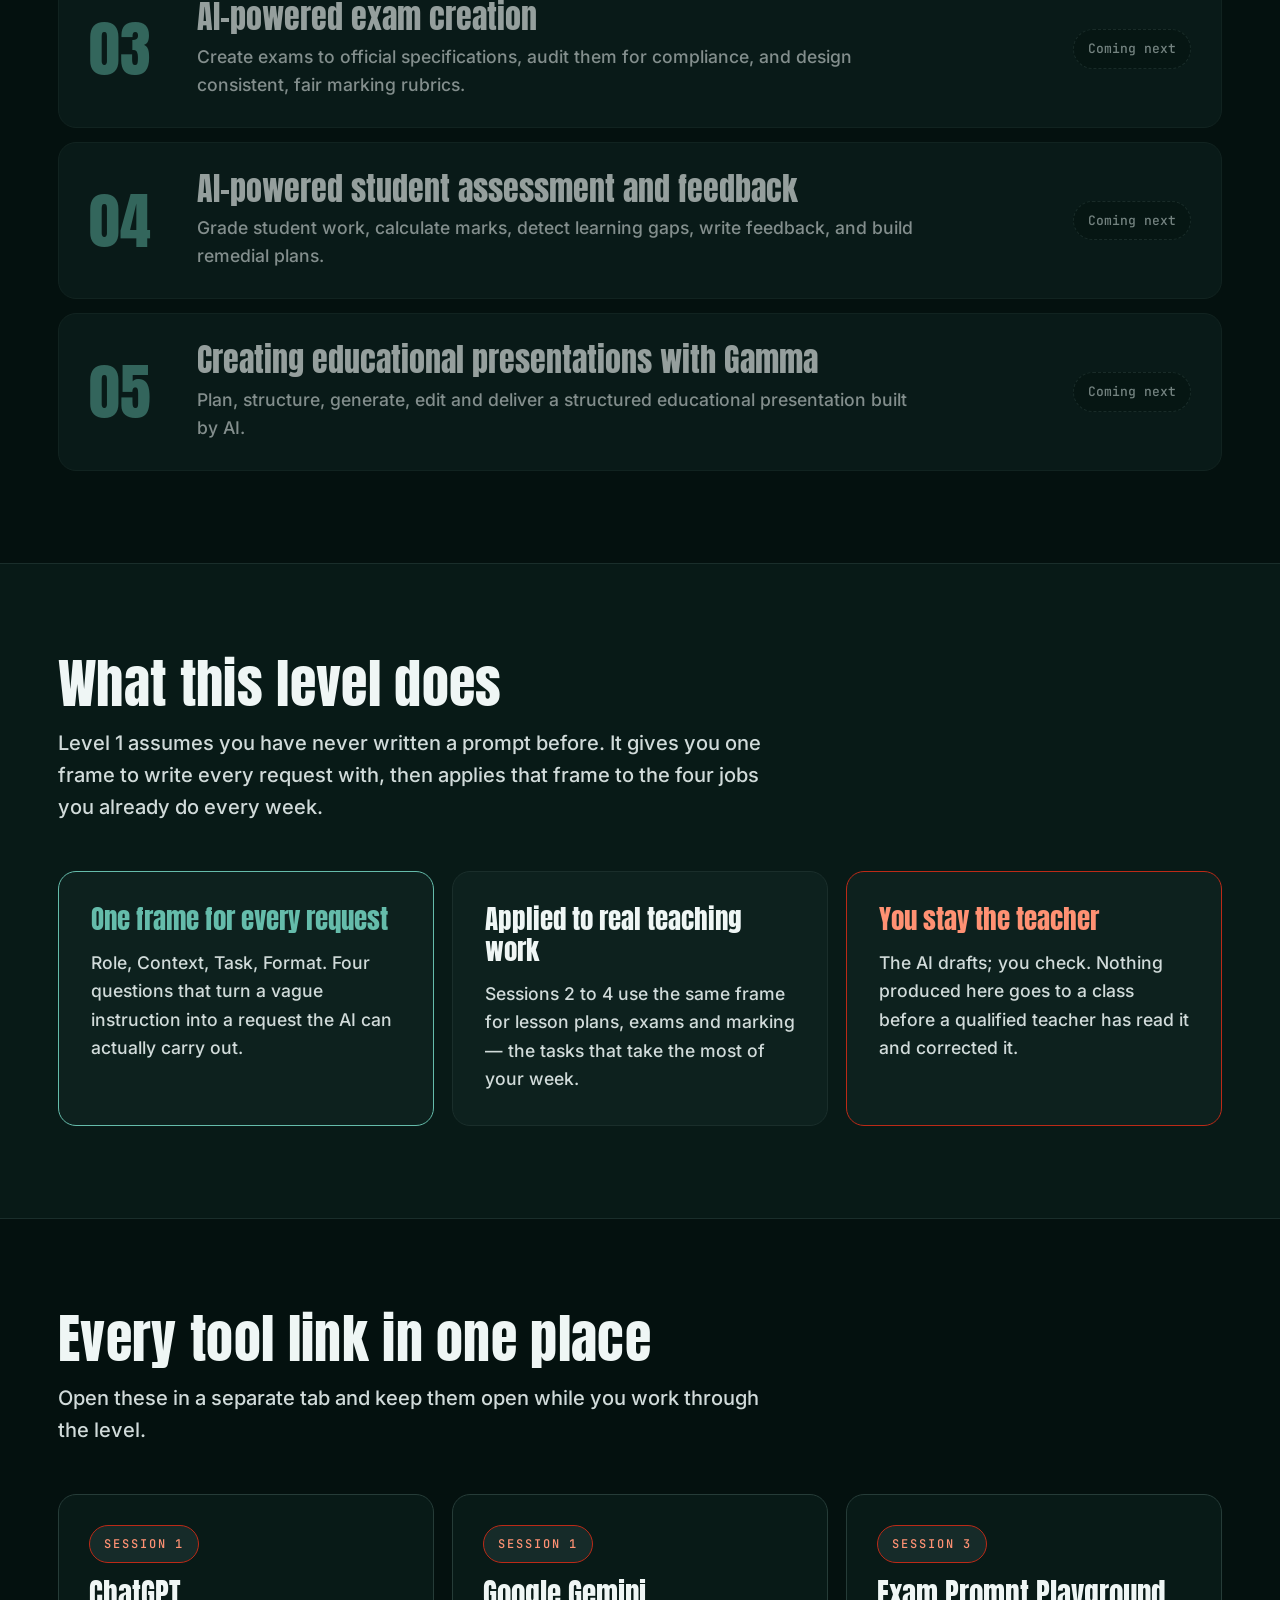
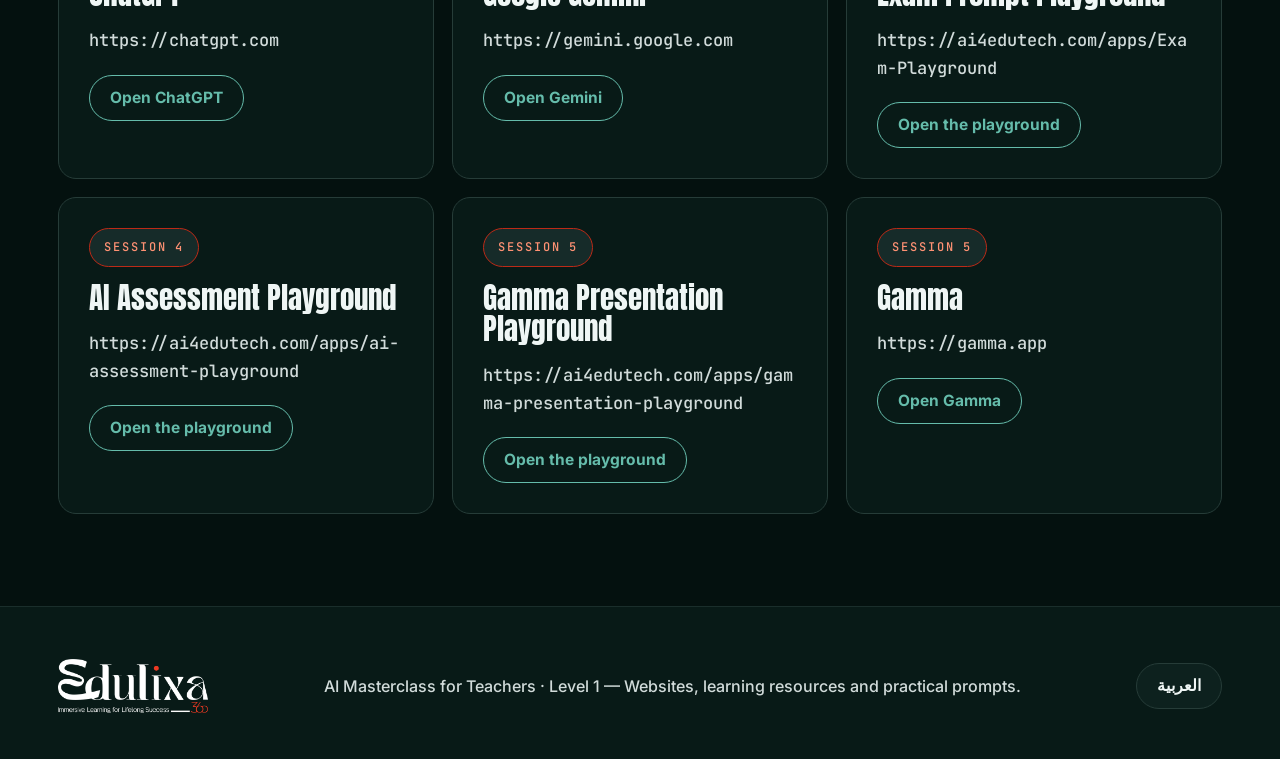
==== commit 83816031: "Publish Session 2 lesson planning course" ====
--- a/index.html
+++ b/index.html
@@ -86,16 +86,17 @@
         </span>
       </a>
 
-      <div class="srow is-soon">
+      <a class="srow" href="session2.html">
         <span class="srow-n" aria-hidden="true">02</span>
         <span class="srow-main">
           <h3 data-en="AI-powered lesson planning" data-ar="تخطيط الدروس باستخدام الذكاء الاصطناعي">AI-powered lesson planning</h3>
-          <p data-en="Write detailed lesson-planning prompts and produce professional, accessible, classroom-ready lesson plans." data-ar="اكتب أوامر تفصيلية لتخطيط الدروس، وأنتج خطط دروس احترافية ومتاحة وجاهزة للتنفيذ داخل الفصل.">Write detailed lesson-planning prompts and produce professional, accessible, classroom-ready lesson plans.</p>
-        </span>
-        <span class="srow-side">
-          <span class="soon-chip" data-en="Coming next" data-ar="قريبًا">Coming next</span>
-        </span>
-      </div>
+          <p data-en="A matching game that rebuilds the RCTF frame, the thirteen things a perfect lesson plan needs, and one master prompt you run with your school's template and the book pages attached." data-ar="لعبة مطابقة تعيد بناء إطار RCTF، والأشياء الثلاثة عشر التي تحتاجها خطة الدرس المثالية، وأمر رئيسي واحد تشغّله مع إرفاق نموذج مدرستك وصفحات الكتاب.">A matching game that rebuilds the RCTF frame, the thirteen things a perfect lesson plan needs, and one master prompt you run with your school's template and the book pages attached.</p>
+        </span>
+        <span class="srow-side">
+          <span class="tool-chip">ChatGPT · Gemini</span>
+          <span class="srow-go" aria-hidden="true"><svg width="18" height="18" viewBox="0 0 24 24" fill="none" stroke="currentColor" stroke-width="2.2" stroke-linecap="round" stroke-linejoin="round"><path d="M5 12h14M13 6l6 6-6 6"/></svg></span>
+        </span>
+      </a>
 
       <div class="srow is-soon">
         <span class="srow-n" aria-hidden="true">03</span>
@@ -179,12 +180,6 @@
         <h3>Google Gemini</h3>
         <p class="app-url">https://gemini.google.com</p>
         <a class="btn btn-outline" href="https://gemini.google.com" target="_blank" rel="noopener" data-en="Open Gemini" data-ar="افتح Gemini">Open Gemini</a>
-      </div>
-      <div class="app">
-        <span class="app-badge is-ext" data-en="Session 2" data-ar="المحاضرة 2">Session 2</span>
-        <h3 data-en="Lesson Planner Playground" data-ar="ساحة تدريب تخطيط الدروس">Lesson Planner Playground</h3>
-        <p class="app-url">https://ai4edutech.com/apps/lesson-planner-playground</p>
-        <a class="btn btn-outline" href="https://ai4edutech.com/apps/lesson-planner-playground" target="_blank" rel="noopener" data-en="Open the playground" data-ar="افتح ساحة التدريب">Open the playground</a>
       </div>
       <div class="app">
         <span class="app-badge is-ext" data-en="Session 3" data-ar="المحاضرة 3">Session 3</span>
--- a/assets/edulixa.css
+++ b/assets/edulixa.css
@@ -630,3 +630,103 @@
 html[dir="rtl"] .gptui{font-family:var(--ar); font-size:15.5px; line-height:1.7}
 html[dir="rtl"] .gpt-sec{font-family:var(--ar); letter-spacing:0; font-size:13.5px;
   font-weight:700; text-transform:none}
+
+/* ============================================================
+   SESSION 2 · The RCTF matching game
+   Drag a fragment of a real prompt into the letter it belongs to.
+   Works with the mouse (drag) and with the keyboard (select, then
+   select the zone). All wording lives in the HTML, never here.
+   ============================================================ */
+.game{margin:22px 0 4px; background:var(--bg-2); border:1px solid var(--line);
+  border-radius:var(--r-lg); padding:22px}
+.game-head{display:flex; align-items:center; justify-content:space-between;
+  gap:14px; flex-wrap:wrap; margin-bottom:14px}
+.game-score{margin:0; font-family:var(--mono); font-size:13px; font-weight:500;
+  letter-spacing:.16em; text-transform:uppercase; color:var(--muted)}
+html[dir="rtl"] .game-score{font-family:var(--ar); letter-spacing:0;
+  text-transform:none; font-size:16px; font-weight:700}
+.game-hint{margin:0 0 14px; font-size:15.5px; line-height:1.6; color:var(--muted)}
+
+.game-board{display:grid; gap:14px}
+@media (min-width:1040px){
+  .game-board{grid-template-columns:minmax(0,1.15fr) minmax(300px,.85fr); align-items:start}
+  .game-pool{max-height:560px; overflow:auto}
+  .game-zones{margin-top:0; grid-template-columns:1fr}
+  .zone{min-height:0}
+}
+.game-pool{display:flex; flex-wrap:wrap; gap:10px; min-height:70px; padding:14px;
+  border:1.5px dashed var(--line); border-radius:var(--r-md); background:var(--surface);
+  transition:border-color var(--t-fast) var(--ease)}
+.game-pool.is-over{border-color:var(--accent)}
+.game-pool.is-clear{border-color:var(--signal); border-style:solid}
+
+.frag{display:inline-flex; touch-action:none; align-self:flex-start;
+  user-select:none; -webkit-user-select:none; align-items:center; text-align:start; max-width:100%;
+  cursor:grab; font:inherit; font-size:15.5px; font-weight:500; line-height:1.5;
+  background:var(--surface-2); color:var(--ink-2);
+  border:1px solid var(--line); border-radius:var(--r); padding:11px 15px;
+  transition:border-color var(--t-fast) var(--ease), background var(--t-fast) var(--ease),
+    color var(--t-fast) var(--ease), transform var(--t-fast) var(--ease)}
+.frag:hover{border-color:var(--brand-lift); color:var(--ink)}
+.frag:focus-visible{outline:3px solid var(--accent); outline-offset:2px}
+.frag.is-held{cursor:grabbing; border-color:var(--accent); background:var(--surface);
+  color:var(--ink); box-shadow:0 0 0 3px oklch(0.623 0.219 31 / .22)}
+.frag.is-dragging{opacity:.3}
+.frag-ghost{position:fixed; z-index:90; pointer-events:none; cursor:grabbing;
+  border-color:var(--accent); background:var(--surface); color:var(--ink);
+  box-shadow:var(--shadow-lift); transform:rotate(-1.2deg)}
+.frag.is-wrong{animation:frag-shake 440ms var(--ease)}
+/* A line that has landed is inert, so a later click passes through to the box behind it */
+.frag.is-set{cursor:default; opacity:1; width:100%; pointer-events:none;
+  border-color:var(--signal); background:var(--surface); color:var(--ink)}
+@keyframes frag-shake{
+  0%,100%{transform:translateX(0)}
+  18%{transform:translateX(-7px)} 38%{transform:translateX(6px)}
+  58%{transform:translateX(-4px)} 78%{transform:translateX(3px)}
+}
+
+.game-zones{display:grid; gap:12px; margin-top:14px;
+  grid-template-columns:repeat(auto-fit,minmax(238px,1fr))}
+.zone{display:flex; flex-direction:column; gap:12px; min-height:172px; padding:14px;
+  background:var(--surface); border:1.5px dashed var(--line);
+  border-radius:var(--r-md); cursor:pointer;
+  transition:border-color var(--t-fast) var(--ease), background var(--t-fast) var(--ease)}
+.zone:hover{border-color:var(--brand-lift)}
+.zone:focus-visible{outline:3px solid var(--accent); outline-offset:2px}
+.zone.is-over{border-color:var(--accent); background:var(--surface-2)}
+.zone.is-full{border-style:solid; border-color:var(--signal)}
+.zone-head{display:flex; align-items:center; gap:12px}
+.zone-k{font-family:var(--display); font-size:32px; line-height:1; color:var(--accent-text)}
+.zone-t{font-family:var(--mono); font-size:12.5px; font-weight:500; letter-spacing:.16em;
+  text-transform:uppercase; color:var(--muted)}
+html[dir="rtl"] .zone-t{font-family:var(--ar); letter-spacing:0; text-transform:none;
+  font-size:15.5px; font-weight:700}
+.zone-in{display:flex; flex-direction:column; gap:8px}
+
+.game-msg{margin:16px 0 0; min-height:3.2em; font-size:16.5px; font-weight:600;
+  line-height:1.6; color:var(--muted)}
+.game-msg.is-good{color:var(--signal)}
+.game-msg.is-bad{color:var(--accent-text)}
+.game-msg.is-done{color:var(--lamp)}
+
+@media (prefers-reduced-motion:reduce){
+  .frag.is-wrong{animation:none; outline:2px solid var(--accent); outline-offset:2px}
+}
+
+/* ---- Session 2 · the checklist of what a lesson plan needs ---- */
+.needs{list-style:none; margin:20px 0 4px; padding:0; counter-reset:n;
+  display:grid; gap:12px; grid-template-columns:repeat(auto-fit,minmax(266px,1fr))}
+.needs li{counter-increment:n; position:relative; margin:0; background:var(--bg-2);
+  border:1px solid var(--line-soft); border-radius:var(--r-md);
+  padding:16px 18px 16px 54px; font-size:16.5px; font-weight:700; color:var(--ink);
+  line-height:1.5; transition:border-color var(--t-fast) var(--ease),
+    transform var(--t-fast) var(--out)}
+html[dir="rtl"] .needs li{padding:16px 54px 16px 18px}
+.needs li:hover{border-color:var(--brand-lift); transform:translateY(-2px)}
+.needs li:before{content:counter(n,decimal-leading-zero); position:absolute;
+  inset-inline-start:16px; top:16px; font-family:var(--mono); font-size:13px;
+  font-weight:500; color:var(--accent-text)}
+.needs li small{display:block; margin-top:6px; font-size:15px; font-weight:500;
+  color:var(--ink-2); line-height:1.6}
+.needs li.is-key{border-color:var(--accent-dim); background:var(--surface)}
+.needs li.is-key:before{color:var(--accent)}
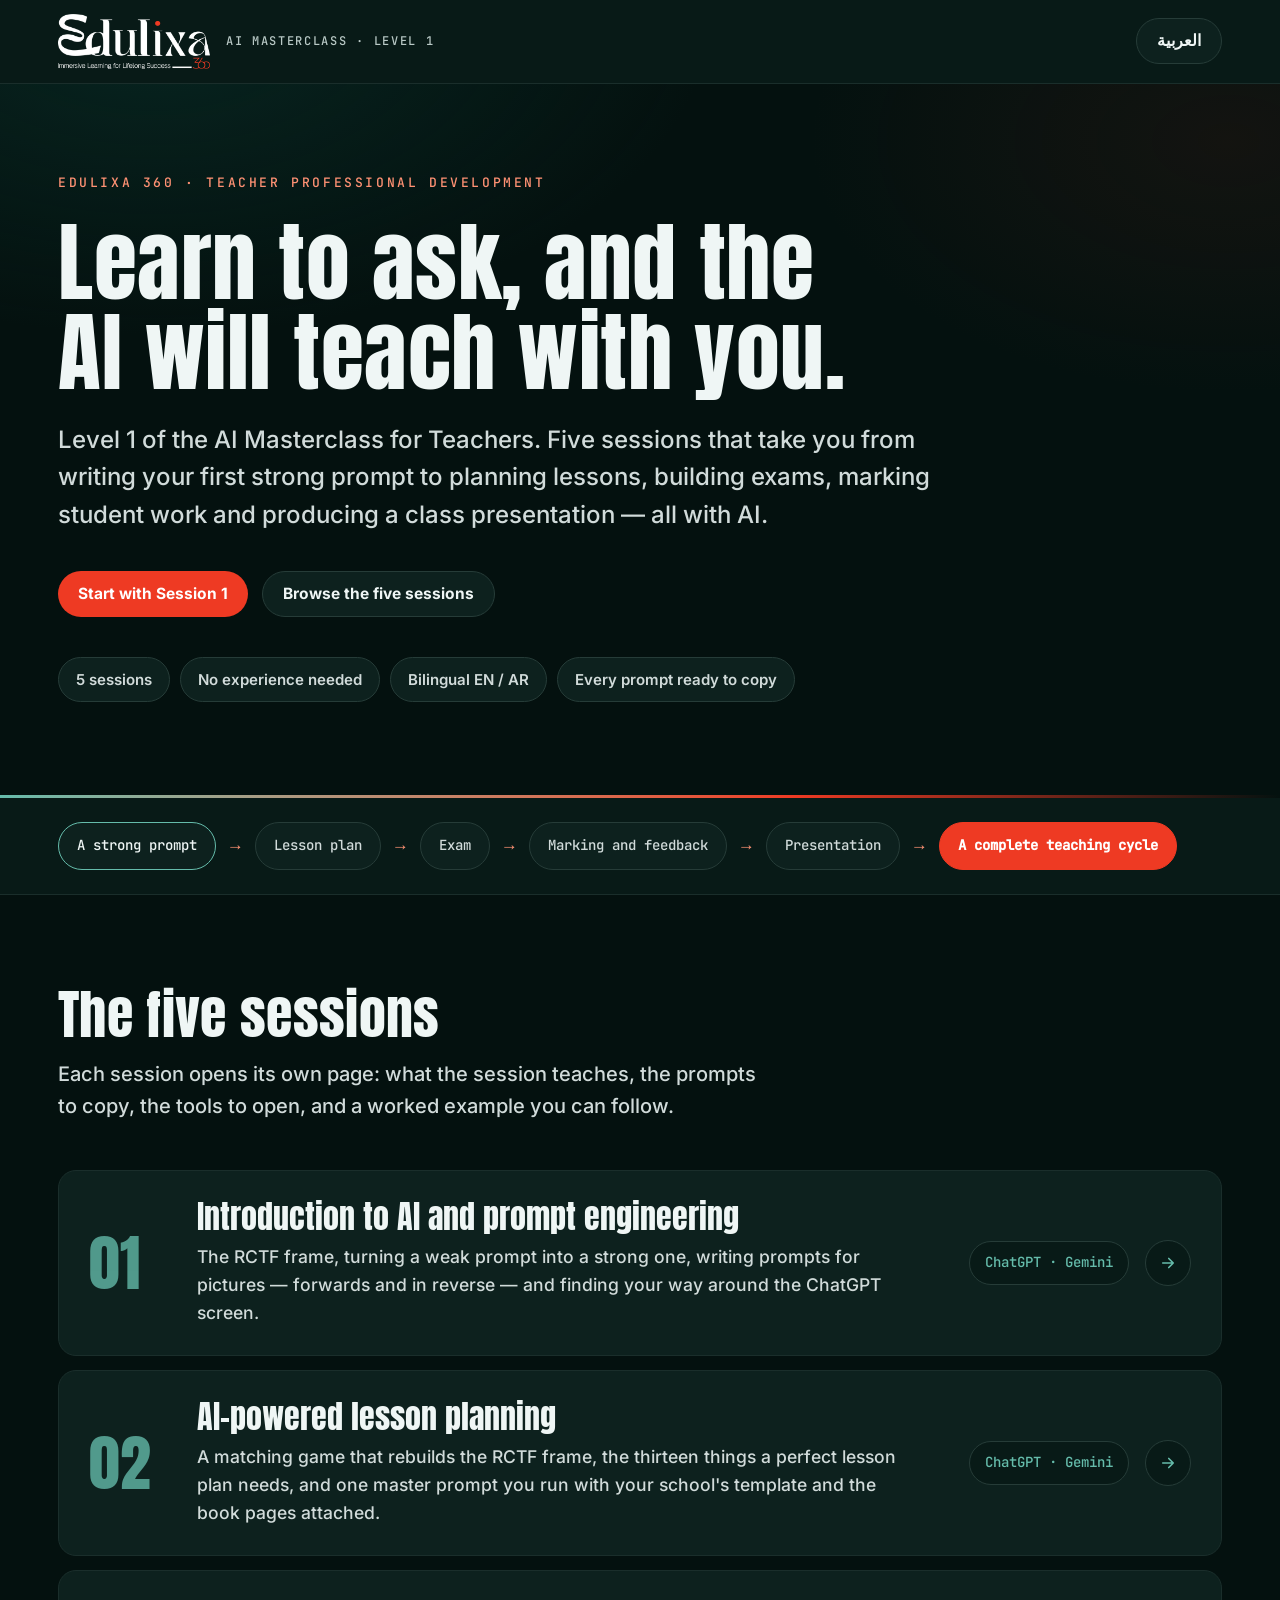
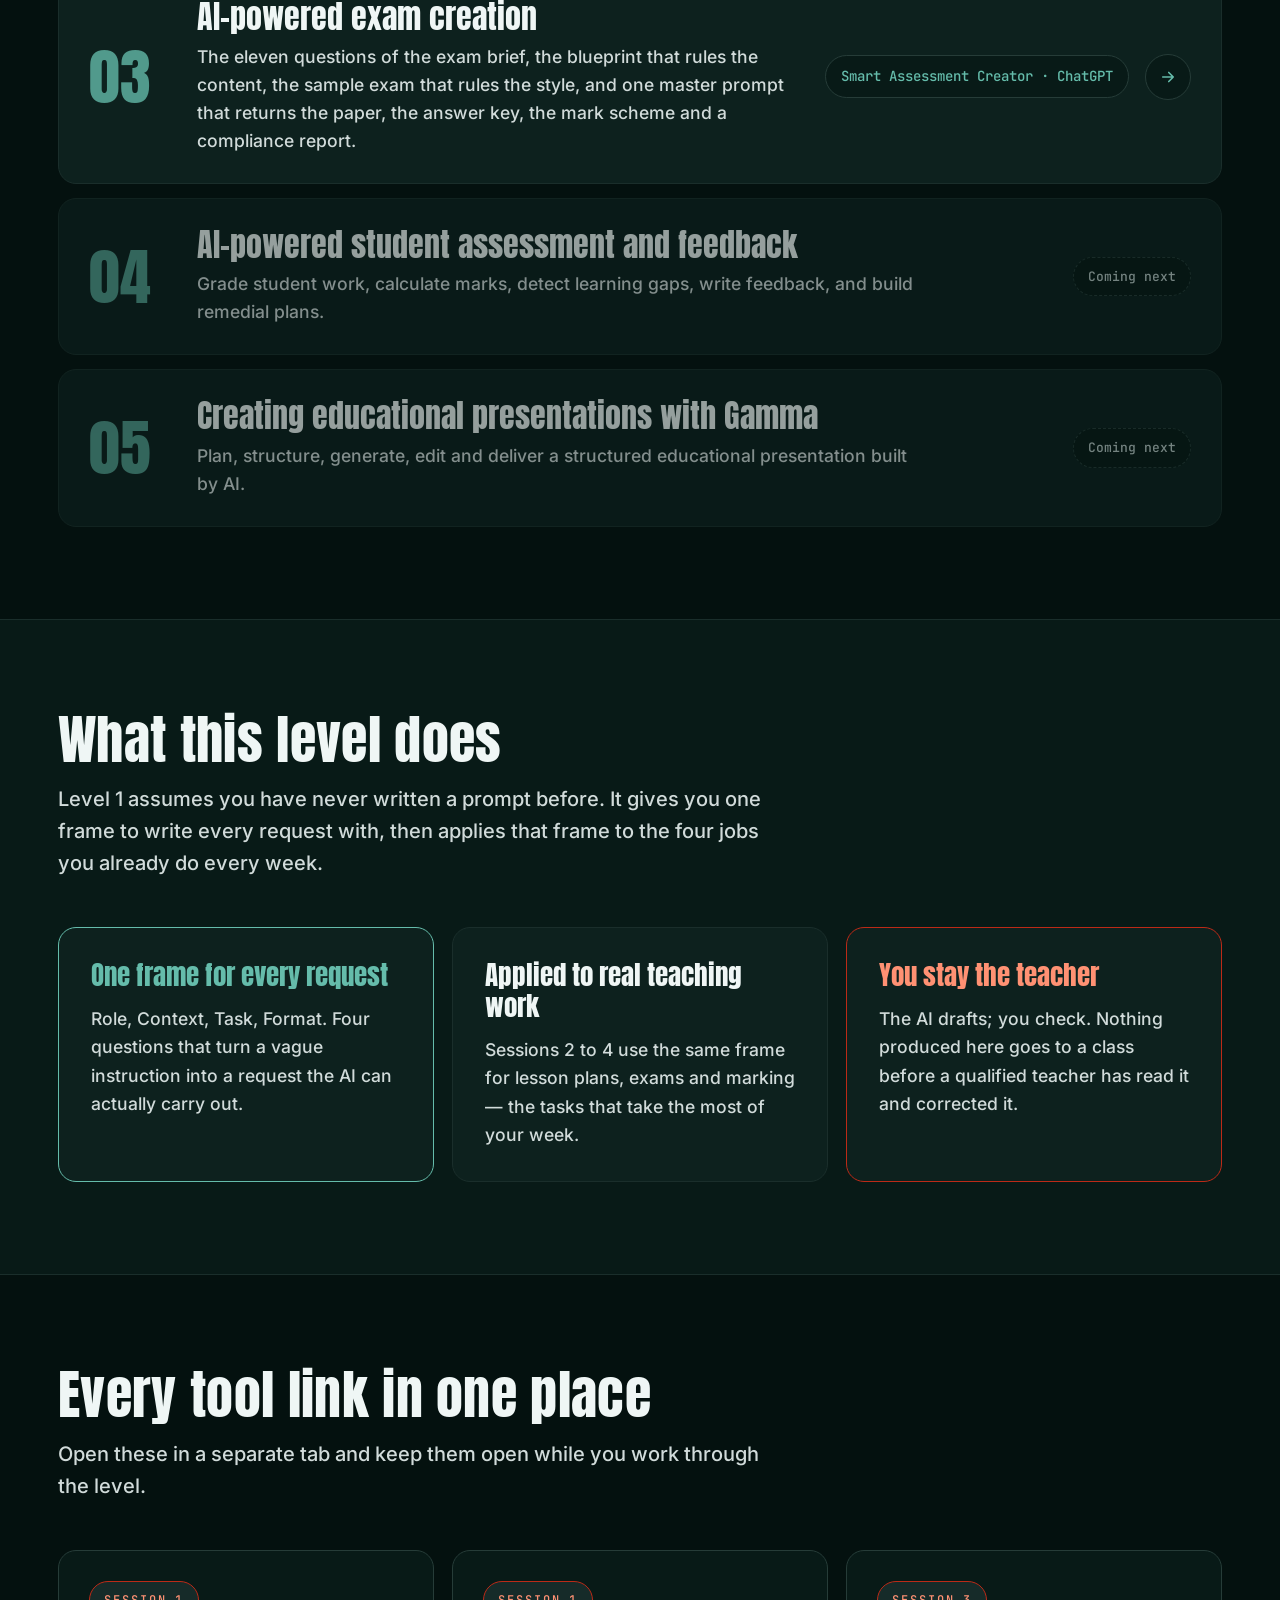
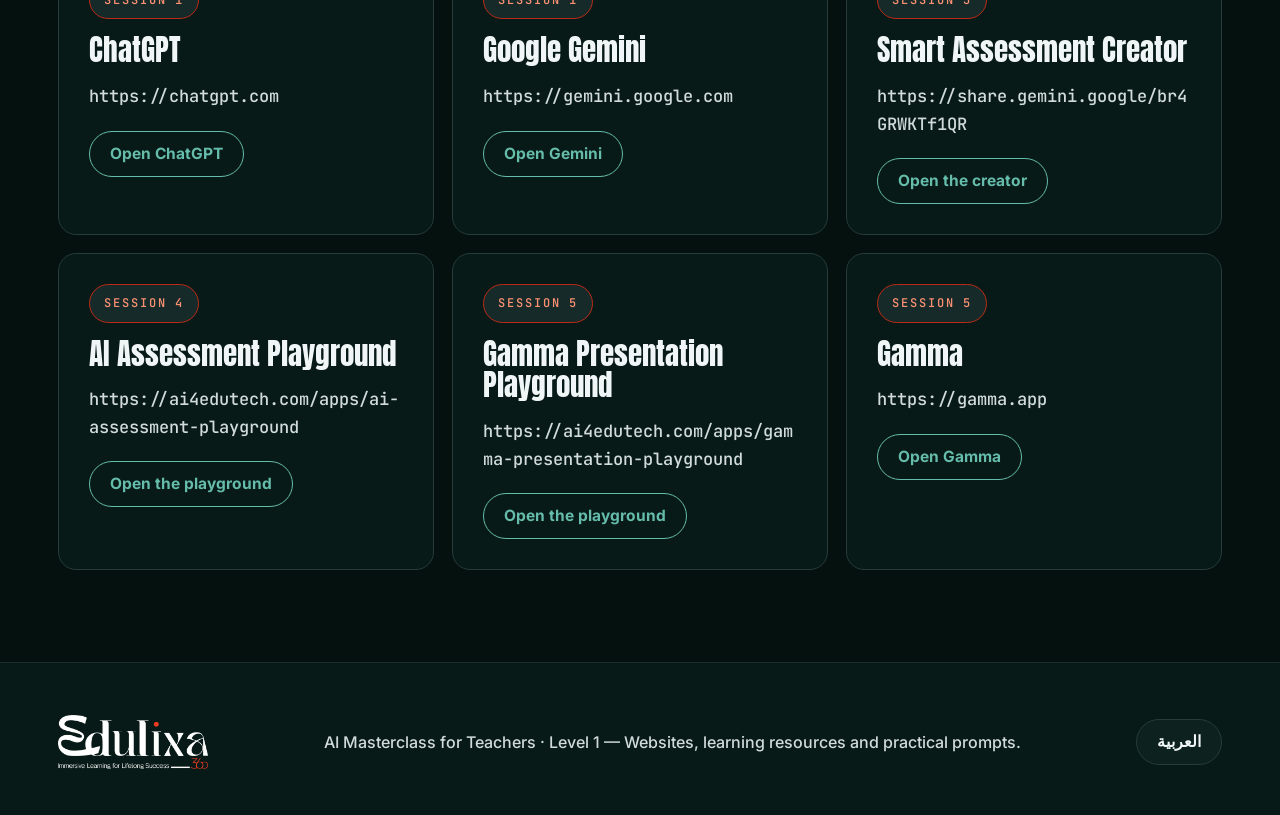
==== commit 95315721: "Publish Session 3 assessment course" ====
--- a/index.html
+++ b/index.html
@@ -98,16 +98,17 @@
         </span>
       </a>
 
-      <div class="srow is-soon">
+      <a class="srow" href="session3.html">
         <span class="srow-n" aria-hidden="true">03</span>
         <span class="srow-main">
           <h3 data-en="AI-powered exam creation" data-ar="إنشاء الاختبارات باستخدام الذكاء الاصطناعي">AI-powered exam creation</h3>
-          <p data-en="Create exams to official specifications, audit them for compliance, and design consistent, fair marking rubrics." data-ar="أنشئ اختبارات وفق المواصفات الرسمية، ودقِّق توافقها معها، وصمِّم معايير تقييم ثابتة وعادلة.">Create exams to official specifications, audit them for compliance, and design consistent, fair marking rubrics.</p>
-        </span>
-        <span class="srow-side">
-          <span class="soon-chip" data-en="Coming next" data-ar="قريبًا">Coming next</span>
-        </span>
-      </div>
+          <p data-en="The eleven questions of the exam brief, the blueprint that rules the content, the sample exam that rules the style, and one master prompt that returns the paper, the answer key, the mark scheme and a compliance report." data-ar="الأسئلة الأحد عشر لموجز الاختبار، والمخطط الذي يحكم المحتوى، ونموذج الامتحان الذي يحكم الأسلوب، وأمر رئيسي واحد يعيد الورقة ومفتاح الإجابة ومخطط الدرجات وتقرير المطابقة.">The eleven questions of the exam brief, the blueprint that rules the content, the sample exam that rules the style, and one master prompt that returns the paper, the answer key, the mark scheme and a compliance report.</p>
+        </span>
+        <span class="srow-side">
+          <span class="tool-chip">Smart Assessment Creator · ChatGPT</span>
+          <span class="srow-go" aria-hidden="true"><svg width="18" height="18" viewBox="0 0 24 24" fill="none" stroke="currentColor" stroke-width="2.2" stroke-linecap="round" stroke-linejoin="round"><path d="M5 12h14M13 6l6 6-6 6"/></svg></span>
+        </span>
+      </a>
 
       <div class="srow is-soon">
         <span class="srow-n" aria-hidden="true">04</span>
@@ -183,9 +184,9 @@
       </div>
       <div class="app">
         <span class="app-badge is-ext" data-en="Session 3" data-ar="المحاضرة 3">Session 3</span>
-        <h3 data-en="Exam Prompt Playground" data-ar="ساحة تدريب أوامر الاختبارات">Exam Prompt Playground</h3>
-        <p class="app-url">https://ai4edutech.com/apps/Exam-Playground</p>
-        <a class="btn btn-outline" href="https://ai4edutech.com/apps/Exam-Playground" target="_blank" rel="noopener" data-en="Open the playground" data-ar="افتح ساحة التدريب">Open the playground</a>
+        <h3 data-en="Smart Assessment Creator" data-ar="منشئ التقييم الذكي">Smart Assessment Creator</h3>
+        <p class="app-url">https://share.gemini.google/br4GRWKTf1QR</p>
+        <a class="btn btn-outline" href="https://share.gemini.google/br4GRWKTf1QR" target="_blank" rel="noopener" data-en="Open the creator" data-ar="افتح المنشئ">Open the creator</a>
       </div>
       <div class="app">
         <span class="app-badge is-ext" data-en="Session 4" data-ar="المحاضرة 4">Session 4</span>
--- a/assets/edulixa.css
+++ b/assets/edulixa.css
@@ -730,3 +730,59 @@
   color:var(--ink-2); line-height:1.6}
 .needs li.is-key{border-color:var(--accent-dim); background:var(--surface)}
 .needs li.is-key:before{color:var(--accent)}
+
+/* ---- Session 3 · the lamp hint: a neon-yellow reminder box ---- */
+.hint.is-lamp{background:var(--lamp-soft); border-inline-start-color:var(--lamp);
+  box-shadow:inset 0 0 0 1px var(--lamp-line), 0 0 26px -6px var(--lamp);
+  color:var(--ink)}
+.hint.is-lamp b{color:var(--lamp)}
+
+/* ---- Session 3 · the criteria cards: pastel squares that open on select ---- */
+.crits{display:grid; gap:14px; margin:20px 0 6px; align-items:start;
+  grid-template-columns:repeat(auto-fit,minmax(248px,1fr))}
+.crit{
+  --crit-ink:#173e37; --crit-ink-2:#33544d; --crit-line:rgba(11,95,82,.16);
+  display:block; width:100%; text-align:start; cursor:pointer;
+  border:1px solid var(--crit-line); border-radius:var(--r-md);
+  padding:16px 18px 18px; color:var(--crit-ink); font:inherit;
+  box-shadow:0 10px 26px rgba(0,0,0,.26);
+  transition:transform var(--t-fast) var(--out), box-shadow var(--t-fast) var(--ease)}
+.crit:hover{transform:translateY(-3px); box-shadow:0 16px 34px rgba(0,0,0,.32)}
+.crit:focus-visible{outline:3px solid var(--accent); outline-offset:3px}
+.crit-top{display:flex; align-items:flex-start; justify-content:space-between; gap:12px}
+.crit-icon{width:44px; height:44px; border-radius:13px; flex:0 0 auto;
+  background:rgba(255,255,255,.66); box-shadow:inset 0 0 0 1px var(--crit-line);
+  display:grid; place-items:center; font-family:var(--display); font-size:24px;
+  line-height:1; color:var(--crit-ink)}
+.crit-plus{width:29px; height:29px; border-radius:50%; flex:0 0 auto;
+  background:rgba(11,95,82,.12); display:grid; place-items:center;
+  font-size:19px; line-height:1; color:#0b5f52;
+  transition:transform var(--t-fast) var(--out)}
+.crit.is-open .crit-plus{transform:rotate(45deg)}
+.crit-tag{display:inline-block; margin:14px 0 0; padding:5px 10px; border-radius:999px;
+  background:rgba(255,255,255,.72); font-family:var(--mono); font-size:11px;
+  font-weight:500; letter-spacing:.09em; text-transform:uppercase; color:#0b5f52}
+html[dir="rtl"] .crit-tag{font-family:var(--ar); letter-spacing:0;
+  text-transform:none; font-size:13.5px; font-weight:700}
+.crit-h{display:block; margin:9px 0 0; font-size:19px; font-weight:800;
+  line-height:1.32; color:var(--crit-ink)}
+html[dir="rtl"] .crit-h{font-family:var(--ar); line-height:1.45}
+.crit-hint{display:block; margin:7px 0 0; font-size:13.5px; font-weight:600;
+  color:var(--crit-ink-2); opacity:.86}
+.crit.is-open .crit-hint{display:none}
+.crit-body{display:block; overflow:hidden; max-height:0;
+  transition:max-height var(--t-med,.34s) var(--ease)}
+.crit.is-open .crit-body{max-height:420px}
+.crit-body>span{display:block; margin-top:13px; padding-top:13px;
+  border-top:1px solid var(--crit-line);
+  font-size:15.5px; font-weight:600; line-height:1.62; color:var(--crit-ink-2)}
+html[dir="rtl"] .crit-body>span{font-family:var(--ar); line-height:1.85}
+/* Dr. Abir's pastel palette, taken from her Strong Assessment cheat sheet */
+.crit.c1{background:#e9f5f0} .crit.c2{background:#fff0e5}
+.crit.c3{background:#eef0ff} .crit.c4{background:#fff6cd}
+.crit.c5{background:#f3eaff} .crit.c6{background:#e7f4fb}
+.crit.c7{background:#ffecef} .crit.c8{background:#edf7e9}
+@media (prefers-reduced-motion:reduce){
+  .crit,.crit-body,.crit-plus{transition:none}
+  .crit:hover{transform:none}
+}
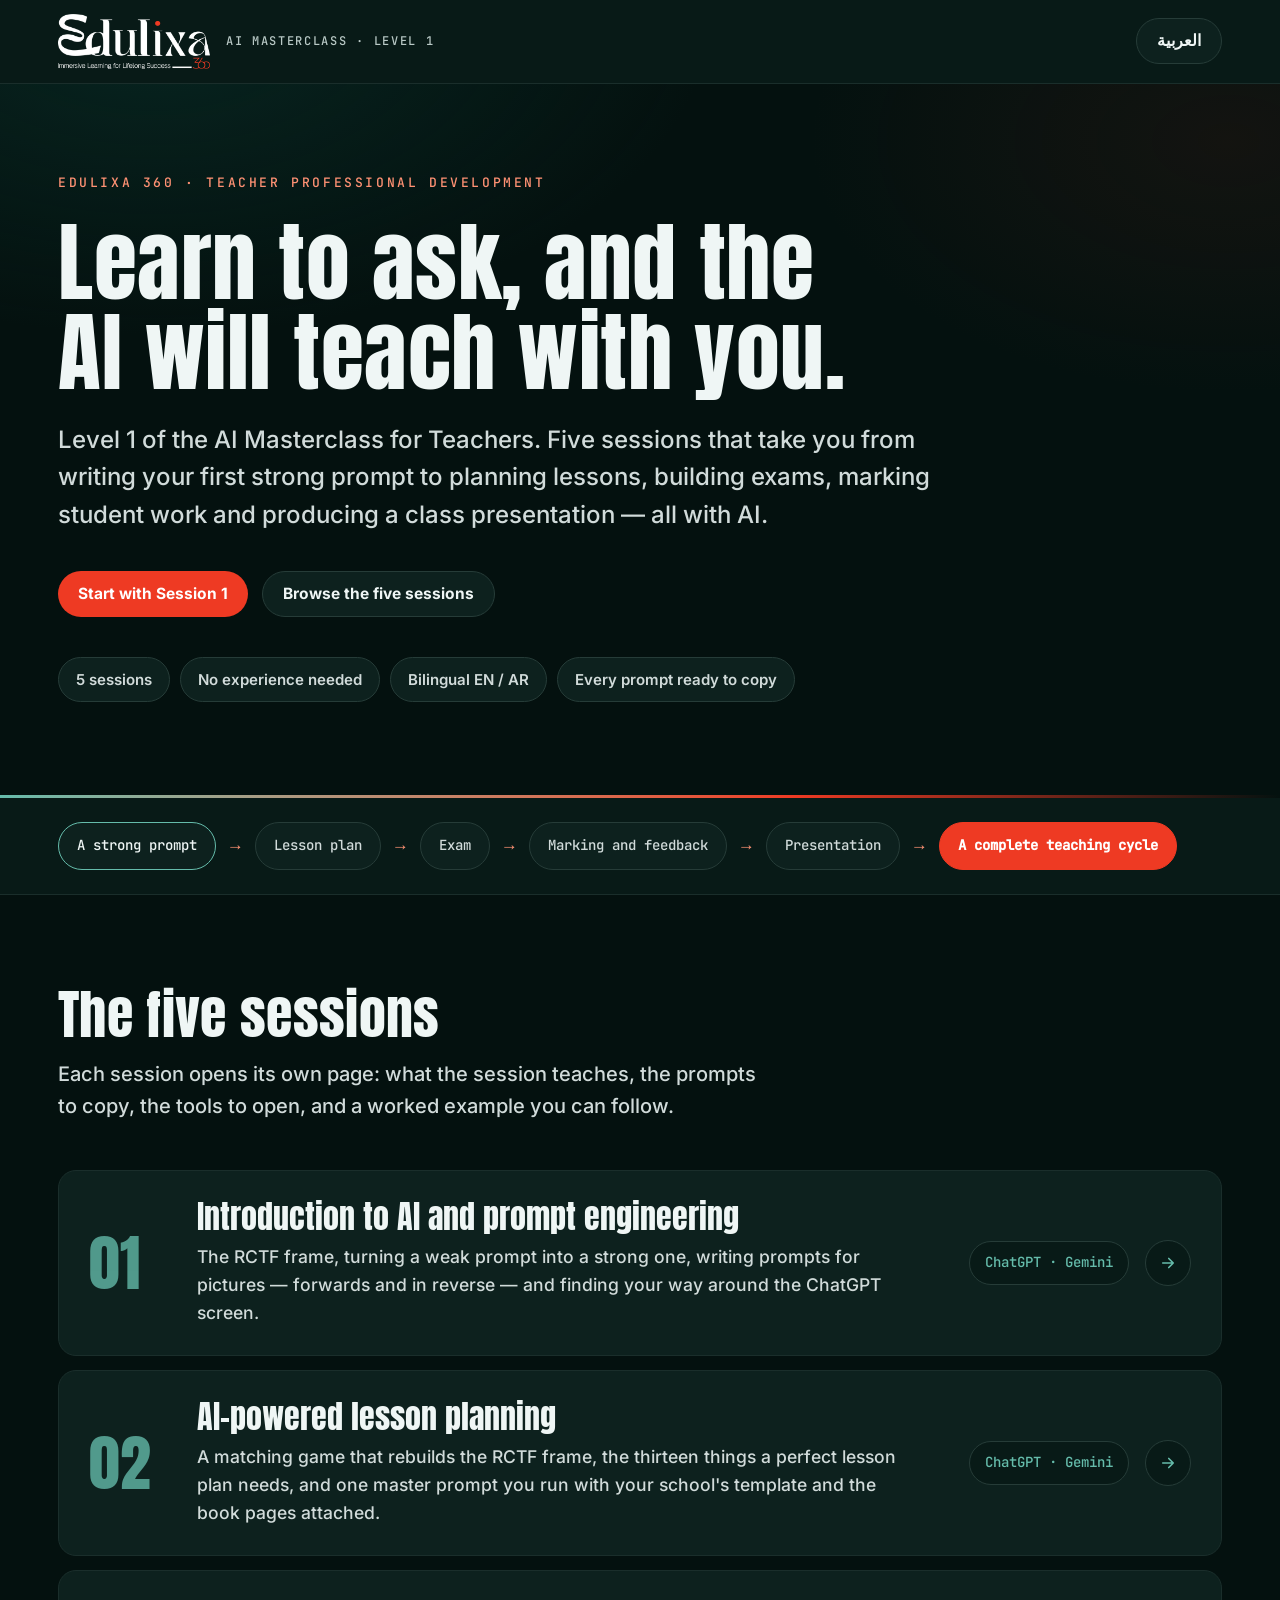
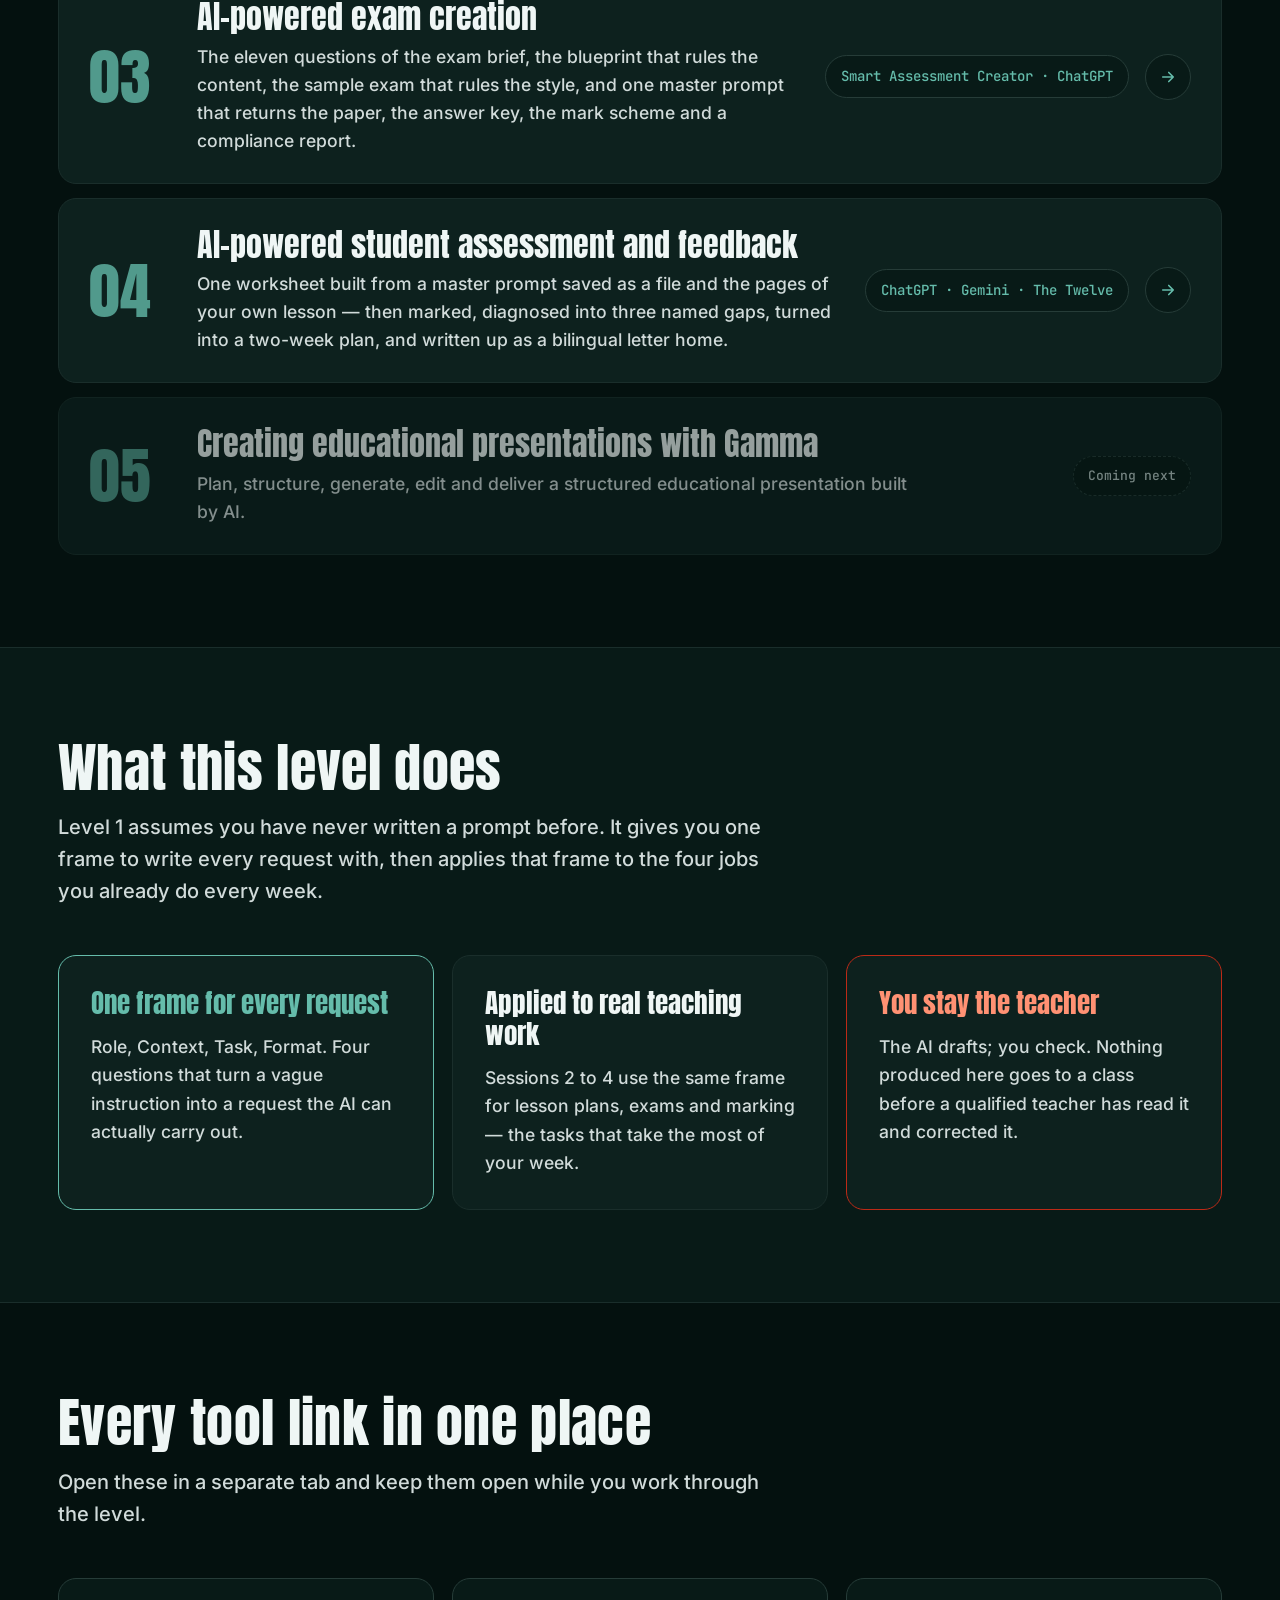
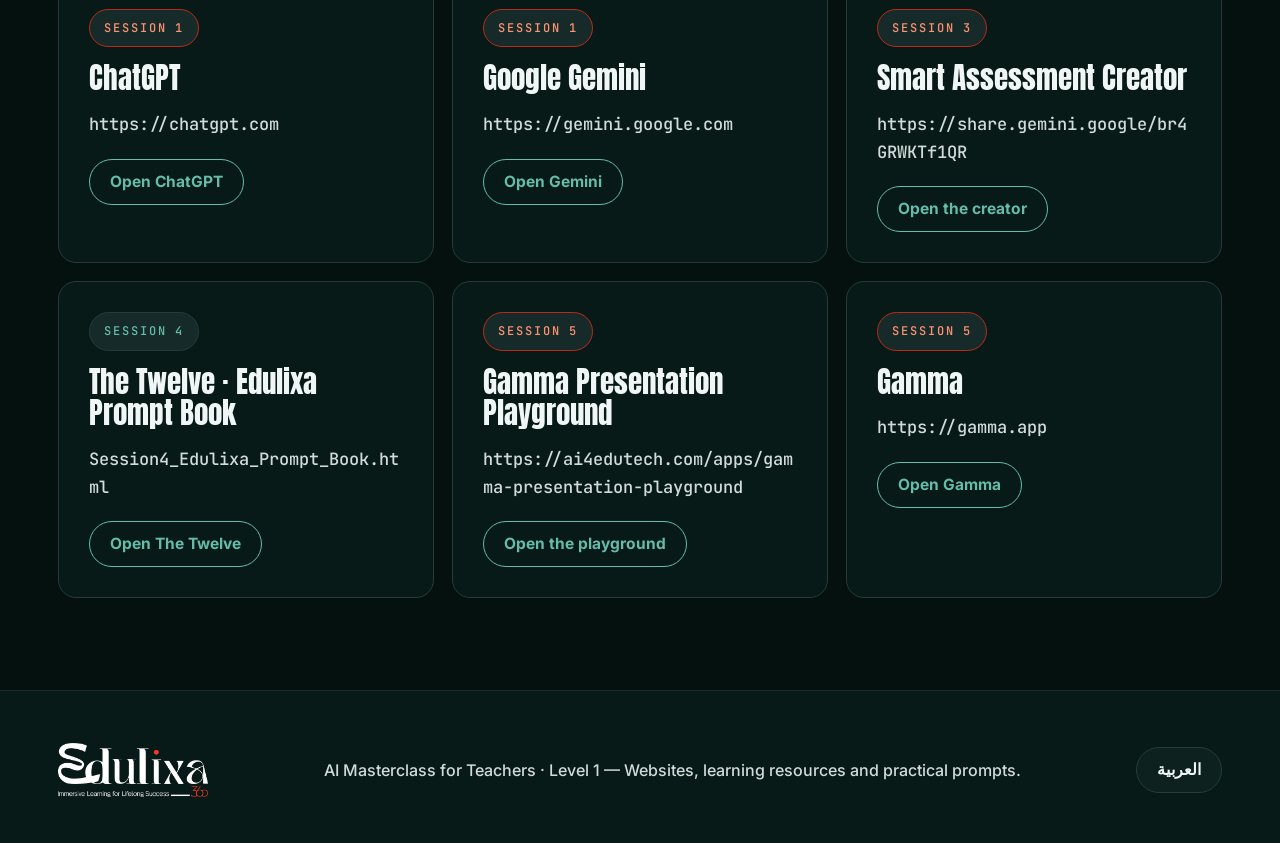
==== commit e169113c: "Publish Session 4 — correcting and analysing student answers Session 4 covers the work that follows " ====
--- a/index.html
+++ b/index.html
@@ -110,16 +110,17 @@
         </span>
       </a>
 
-      <div class="srow is-soon">
+      <a class="srow" href="session4.html">
         <span class="srow-n" aria-hidden="true">04</span>
         <span class="srow-main">
           <h3 data-en="AI-powered student assessment and feedback" data-ar="تقييم أعمال الطلاب والتغذية الراجعة">AI-powered student assessment and feedback</h3>
-          <p data-en="Grade student work, calculate marks, detect learning gaps, write feedback, and build remedial plans." data-ar="صحِّح أعمال الطلاب، واحسب الدرجات، واكتشف فجوات التعلم، واكتب التغذية الراجعة، وضع الخطط العلاجية.">Grade student work, calculate marks, detect learning gaps, write feedback, and build remedial plans.</p>
-        </span>
-        <span class="srow-side">
-          <span class="soon-chip" data-en="Coming next" data-ar="قريبًا">Coming next</span>
-        </span>
-      </div>
+          <p data-en="One worksheet built from a master prompt saved as a file and the pages of your own lesson — then marked, diagnosed into three named gaps, turned into a two-week plan, and written up as a bilingual letter home." data-ar="ورقة عمل واحدة تُبنى من أمر رئيسي محفوظ في ملف ومن صفحات درسك أنت — ثم تُصحَّح، ويُشخَّص فيها ثلاث فجوات مسمّاة، وتتحول إلى خطة أسبوعين، وتُكتب رسالةً ثنائية اللغة إلى البيت.">One worksheet built from a master prompt saved as a file and the pages of your own lesson — then marked, diagnosed into three named gaps, turned into a two-week plan, and written up as a bilingual letter home.</p>
+        </span>
+        <span class="srow-side">
+          <span class="tool-chip">ChatGPT · Gemini · The Twelve</span>
+          <span class="srow-go" aria-hidden="true"><svg width="18" height="18" viewBox="0 0 24 24" fill="none" stroke="currentColor" stroke-width="2.2" stroke-linecap="round" stroke-linejoin="round"><path d="M5 12h14M13 6l6 6-6 6"/></svg></span>
+        </span>
+      </a>
 
       <div class="srow is-soon">
         <span class="srow-n" aria-hidden="true">05</span>
@@ -171,37 +172,37 @@
 
     <div class="apps">
       <div class="app">
-        <span class="app-badge is-ext" data-en="Session 1" data-ar="المحاضرة 1">Session 1</span>
+        <span class="app-badge is-ext" data-en="Session 1" data-ar="المحاضرة ١">Session 1</span>
         <h3>ChatGPT</h3>
         <p class="app-url">https://chatgpt.com</p>
         <a class="btn btn-outline" href="https://chatgpt.com" target="_blank" rel="noopener" data-en="Open ChatGPT" data-ar="افتح ChatGPT">Open ChatGPT</a>
       </div>
       <div class="app">
-        <span class="app-badge is-ext" data-en="Session 1" data-ar="المحاضرة 1">Session 1</span>
+        <span class="app-badge is-ext" data-en="Session 1" data-ar="المحاضرة ١">Session 1</span>
         <h3>Google Gemini</h3>
         <p class="app-url">https://gemini.google.com</p>
         <a class="btn btn-outline" href="https://gemini.google.com" target="_blank" rel="noopener" data-en="Open Gemini" data-ar="افتح Gemini">Open Gemini</a>
       </div>
       <div class="app">
-        <span class="app-badge is-ext" data-en="Session 3" data-ar="المحاضرة 3">Session 3</span>
+        <span class="app-badge is-ext" data-en="Session 3" data-ar="المحاضرة ٣">Session 3</span>
         <h3 data-en="Smart Assessment Creator" data-ar="منشئ التقييم الذكي">Smart Assessment Creator</h3>
         <p class="app-url">https://share.gemini.google/br4GRWKTf1QR</p>
         <a class="btn btn-outline" href="https://share.gemini.google/br4GRWKTf1QR" target="_blank" rel="noopener" data-en="Open the creator" data-ar="افتح المنشئ">Open the creator</a>
       </div>
       <div class="app">
-        <span class="app-badge is-ext" data-en="Session 4" data-ar="المحاضرة 4">Session 4</span>
-        <h3 data-en="AI Assessment Playground" data-ar="ساحة تدريب التقييم بالذكاء الاصطناعي">AI Assessment Playground</h3>
-        <p class="app-url">https://ai4edutech.com/apps/ai-assessment-playground</p>
-        <a class="btn btn-outline" href="https://ai4edutech.com/apps/ai-assessment-playground" target="_blank" rel="noopener" data-en="Open the playground" data-ar="افتح ساحة التدريب">Open the playground</a>
-      </div>
-      <div class="app">
-        <span class="app-badge is-ext" data-en="Session 5" data-ar="المحاضرة 5">Session 5</span>
+        <span class="app-badge" data-en="Session 4" data-ar="المحاضرة ٤">Session 4</span>
+        <h3 data-en="The Twelve · Edulixa Prompt Book" data-ar="الاثنا عشر · كتاب برومبتات إيدوليكسا">The Twelve · Edulixa Prompt Book</h3>
+        <p class="app-url">Session4_Edulixa_Prompt_Book.html</p>
+        <a class="btn btn-outline" href="Session4_Edulixa_Prompt_Book.html" data-en="Open The Twelve" data-ar="افتح الاثني عشر">Open The Twelve</a>
+      </div>
+      <div class="app">
+        <span class="app-badge is-ext" data-en="Session 5" data-ar="المحاضرة ٥">Session 5</span>
         <h3 data-en="Gamma Presentation Playground" data-ar="ساحة تدريب عروض Gamma">Gamma Presentation Playground</h3>
         <p class="app-url">https://ai4edutech.com/apps/gamma-presentation-playground</p>
         <a class="btn btn-outline" href="https://ai4edutech.com/apps/gamma-presentation-playground" target="_blank" rel="noopener" data-en="Open the playground" data-ar="افتح ساحة التدريب">Open the playground</a>
       </div>
       <div class="app">
-        <span class="app-badge is-ext" data-en="Session 5" data-ar="المحاضرة 5">Session 5</span>
+        <span class="app-badge is-ext" data-en="Session 5" data-ar="المحاضرة ٥">Session 5</span>
         <h3>Gamma</h3>
         <p class="app-url">https://gamma.app</p>
         <a class="btn btn-outline" href="https://gamma.app" target="_blank" rel="noopener" data-en="Open Gamma" data-ar="افتح Gamma">Open Gamma</a>
--- a/assets/edulixa.css
+++ b/assets/edulixa.css
@@ -786,3 +786,39 @@
   .crit,.crit-body,.crit-plus{transition:none}
   .crit:hover{transform:none}
 }
+
+/* ============================================================
+   LEVEL 1 · SESSION 4 — document pages, download rows, the gift card
+   ============================================================ */
+
+/* A generated document is a full A4 page, not a cropped interface shot, so it
+   needs more height or the 13 pt body text becomes unreadable in the column. */
+.shots.is-page figure img{max-height:940px}
+@media (max-width:720px){.shots.is-page figure img{max-height:560px}}
+
+/* A row of download buttons under a worked example */
+.dlrow{display:flex; flex-wrap:wrap; gap:14px; margin:22px 0 6px}
+.dlnote{margin:14px 0 4px; font-size:16px; color:var(--muted); font-weight:500}
+
+/* Today's gift — lit like the rail lamps, so it reads as a reward not a link */
+.giftcard{margin:26px 0 4px; padding:34px; border-radius:var(--r-lg);
+  background:var(--bg-2); border:1px solid var(--lamp-line);
+  box-shadow:inset 0 0 0 1px var(--lamp-soft), 0 0 40px -14px var(--lamp);
+  display:flex; flex-direction:column; gap:16px; align-items:flex-start}
+.giftcard .app-badge{color:var(--lamp); border-color:var(--lamp-line);
+  background:var(--lamp-soft)}
+.giftcard h3{margin:0; font-family:var(--display); font-weight:400; font-size:33px;
+  line-height:1.08; color:var(--ink)}
+html[dir="rtl"] .giftcard h3{font-family:var(--ar); font-weight:700; line-height:1.4}
+.giftcard p{margin:0; color:var(--ink-2); font-size:17.5px; font-weight:500; line-height:1.62}
+
+/* ---- The translate button: one press switches the page, the prompts, the
+        download targets and the document pictures. It carries its own wording,
+        so edulixa.js leaves its label alone (data-lang-keep). ---- */
+.btn-lang{background:var(--lamp-soft); color:var(--lamp); border:1px solid var(--lamp-line);
+  box-shadow:inset 0 0 0 1px var(--lamp-soft)}
+.btn-lang:hover{background:var(--lamp-soft); color:var(--lamp); border-color:var(--lamp);
+  box-shadow:0 0 26px -8px var(--lamp)}
+.btn-lang .ic{color:var(--lamp)}
+.langnote{margin:20px 0 0; max-width:62ch; font-size:16px; line-height:1.6; color:var(--muted)}
+html[dir="rtl"] .langnote{font-size:17px}
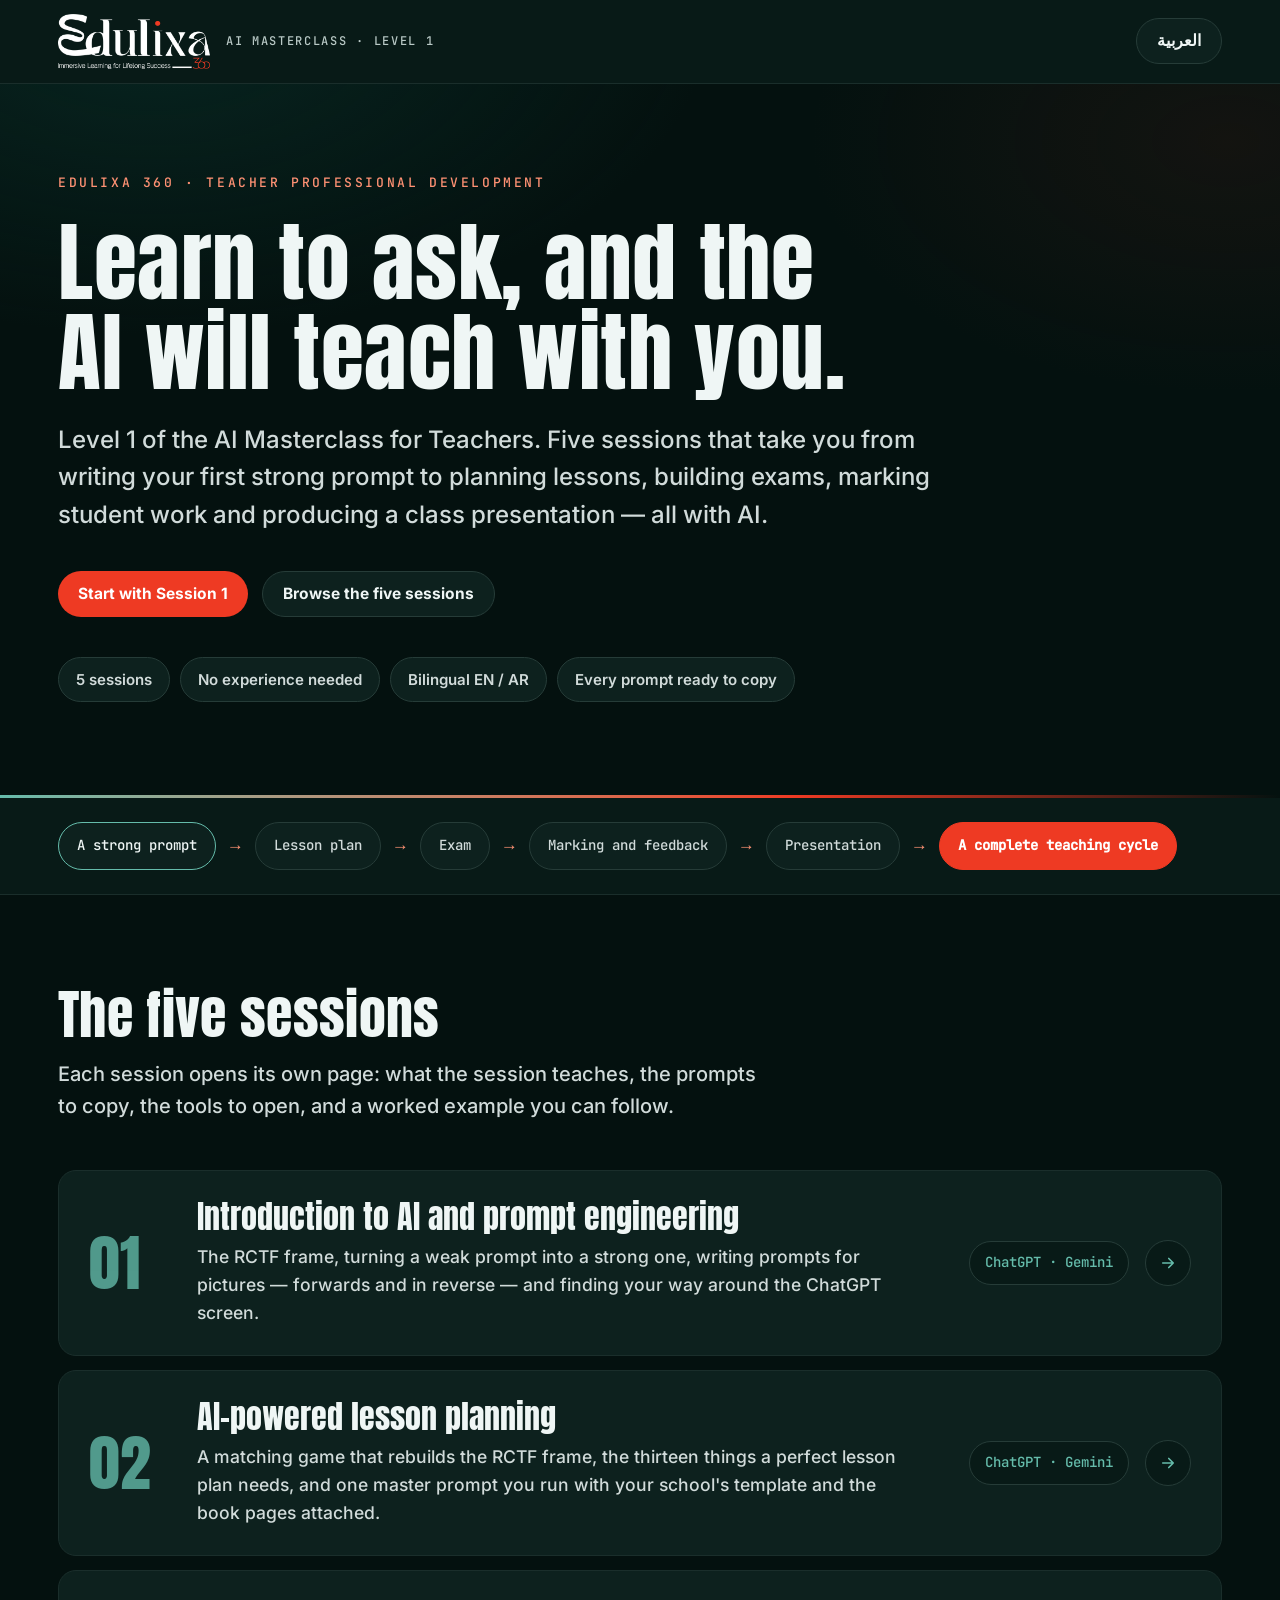
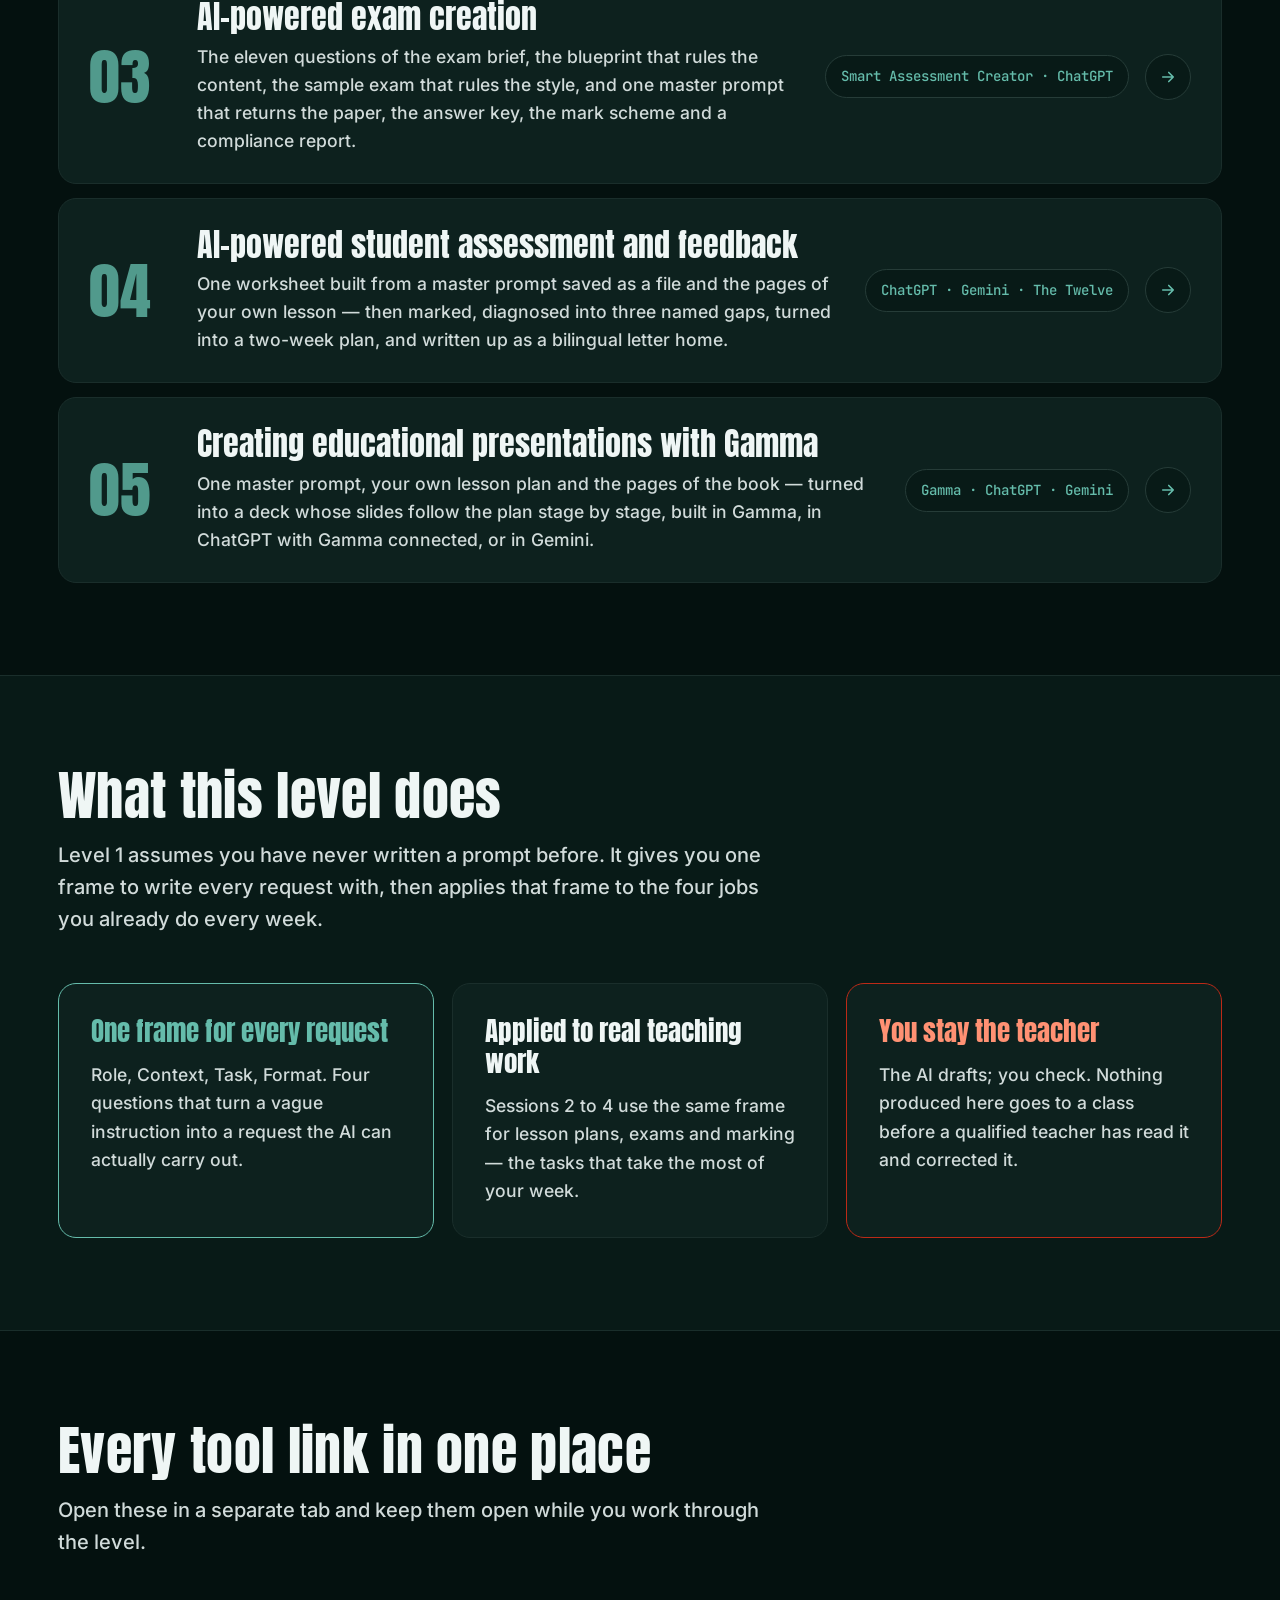
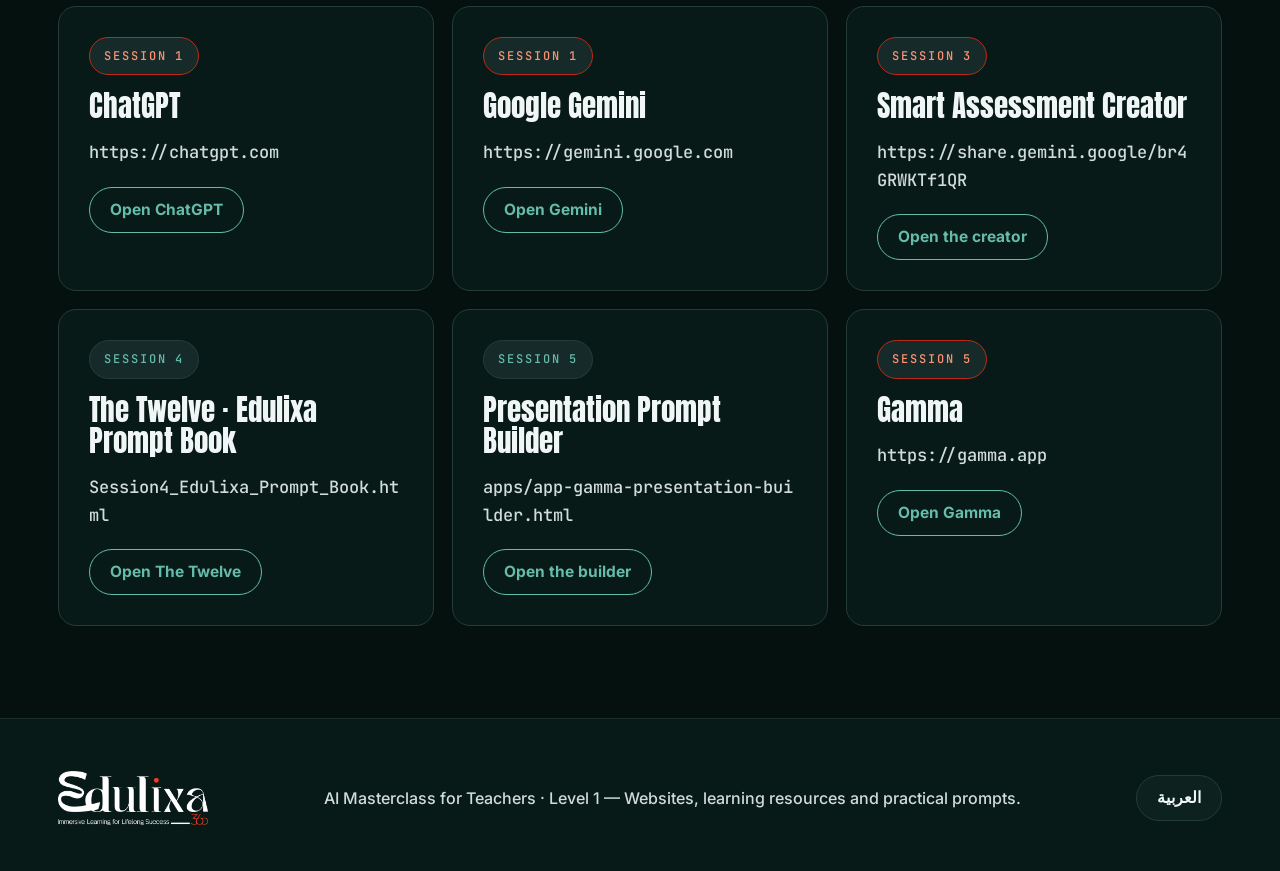
==== commit 40aa4692: "Publish Session 5 — turn your lesson plan into a presentation Session 5 completes Level 1. The page " ====
--- a/index.html
+++ b/index.html
@@ -122,16 +122,17 @@
         </span>
       </a>
 
-      <div class="srow is-soon">
+      <a class="srow" href="session5.html">
         <span class="srow-n" aria-hidden="true">05</span>
         <span class="srow-main">
           <h3 data-en="Creating educational presentations with Gamma" data-ar="إنشاء العروض التعليمية باستخدام Gamma">Creating educational presentations with Gamma</h3>
-          <p data-en="Plan, structure, generate, edit and deliver a structured educational presentation built by AI." data-ar="خطِّط العرض التعليمي ونظِّمه وأنشئه وعدِّله وقدِّمه، مبنيًا بالذكاء الاصطناعي.">Plan, structure, generate, edit and deliver a structured educational presentation built by AI.</p>
-        </span>
-        <span class="srow-side">
-          <span class="soon-chip" data-en="Coming next" data-ar="قريبًا">Coming next</span>
-        </span>
-      </div>
+          <p data-en="One master prompt, your own lesson plan and the pages of the book — turned into a deck whose slides follow the plan stage by stage, built in Gamma, in ChatGPT with Gamma connected, or in Gemini." data-ar="أمر رئيسي واحد، وخطة درسك أنت، وصفحات الكتاب — تتحول عرضًا تتبع شرائحه الخطة مرحلةً مرحلة، مبنيًّا في Gamma، أو في ChatGPT مع ربط Gamma، أو في Gemini.">One master prompt, your own lesson plan and the pages of the book — turned into a deck whose slides follow the plan stage by stage, built in Gamma, in ChatGPT with Gamma connected, or in Gemini.</p>
+        </span>
+        <span class="srow-side">
+          <span class="tool-chip">Gamma · ChatGPT · Gemini</span>
+          <span class="srow-go" aria-hidden="true"><svg width="18" height="18" viewBox="0 0 24 24" fill="none" stroke="currentColor" stroke-width="2.2" stroke-linecap="round" stroke-linejoin="round"><path d="M5 12h14M13 6l6 6-6 6"/></svg></span>
+        </span>
+      </a>
 
     </div>
   </div>
@@ -196,10 +197,10 @@
         <a class="btn btn-outline" href="Session4_Edulixa_Prompt_Book.html" data-en="Open The Twelve" data-ar="افتح الاثني عشر">Open The Twelve</a>
       </div>
       <div class="app">
-        <span class="app-badge is-ext" data-en="Session 5" data-ar="المحاضرة ٥">Session 5</span>
-        <h3 data-en="Gamma Presentation Playground" data-ar="ساحة تدريب عروض Gamma">Gamma Presentation Playground</h3>
-        <p class="app-url">https://ai4edutech.com/apps/gamma-presentation-playground</p>
-        <a class="btn btn-outline" href="https://ai4edutech.com/apps/gamma-presentation-playground" target="_blank" rel="noopener" data-en="Open the playground" data-ar="افتح ساحة التدريب">Open the playground</a>
+        <span class="app-badge" data-en="Session 5" data-ar="المحاضرة ٥">Session 5</span>
+        <h3 data-en="Presentation Prompt Builder" data-ar="منشئ برومبت العرض التقديمي">Presentation Prompt Builder</h3>
+        <p class="app-url">apps/app-gamma-presentation-builder.html</p>
+        <a class="btn btn-outline" href="apps/app-gamma-presentation-builder.html" data-en="Open the builder" data-ar="افتح المنشئ">Open the builder</a>
       </div>
       <div class="app">
         <span class="app-badge is-ext" data-en="Session 5" data-ar="المحاضرة ٥">Session 5</span>
--- a/assets/edulixa.css
+++ b/assets/edulixa.css
@@ -822,3 +822,33 @@
 .btn-lang .ic{color:var(--lamp)}
 .langnote{margin:20px 0 0; max-width:62ch; font-size:16px; line-height:1.6; color:var(--muted)}
 html[dir="rtl"] .langnote{font-size:17px}
+
+
+/* ---- Thinker cheat sheets (Session 5) — a card you open, never a rules table ---- */
+.thinkers{display:grid; gap:12px; margin:20px 0 6px;
+  grid-template-columns:repeat(auto-fit,minmax(238px,1fr))}
+.thinker{display:flex; flex-direction:column; gap:5px; text-align:start; cursor:pointer;
+  background:var(--bg-2); border:1px solid var(--line); border-radius:var(--r-md);
+  padding:17px 19px; font-family:inherit; color:var(--ink-2);
+  transition:transform var(--t-fast) var(--ease), border-color var(--t-fast) var(--ease),
+    box-shadow var(--t-fast) var(--ease)}
+.thinker:hover{transform:translateY(-3px); border-color:var(--brand-lift); box-shadow:var(--shadow-lift)}
+.thinker-n{font-family:var(--display); font-weight:400; font-size:23px; line-height:1.12; color:var(--ink)}
+html[dir="rtl"] .thinker-n{font-family:var(--ar); font-weight:700; font-size:20px; line-height:1.45}
+.thinker-t{font-size:15px; font-weight:500; color:var(--ink-2); line-height:1.5}
+.thinker-go{margin-top:5px; font-family:var(--mono); font-size:11.5px; font-weight:500;
+  letter-spacing:.13em; text-transform:uppercase; color:var(--accent-text)}
+html[dir="rtl"] .thinker-go{font-family:var(--ar); letter-spacing:0; text-transform:none;
+  font-size:14.5px; font-weight:700}
+.thinker.is-seen{border-color:var(--brand-lift)}
+.thinker.is-seen .thinker-go{color:var(--signal)}
+
+/* the cheat sheet itself, inside the popup card */
+.pop-tag{margin:0 0 18px !important; color:var(--accent-text); font-size:16.5px; font-weight:600}
+.sheet{margin:0}
+.sheet dt{font-family:var(--mono); font-size:11.5px; font-weight:500; letter-spacing:.14em;
+  text-transform:uppercase; color:var(--brand-lift); margin:18px 0 5px}
+html[dir="rtl"] .sheet dt{font-family:var(--ar); letter-spacing:0; text-transform:none;
+  font-size:15px; font-weight:700}
+.sheet dt:first-child{margin-top:0}
+.sheet dd{margin:0; font-size:16.5px; line-height:1.68; color:var(--ink-2)}
